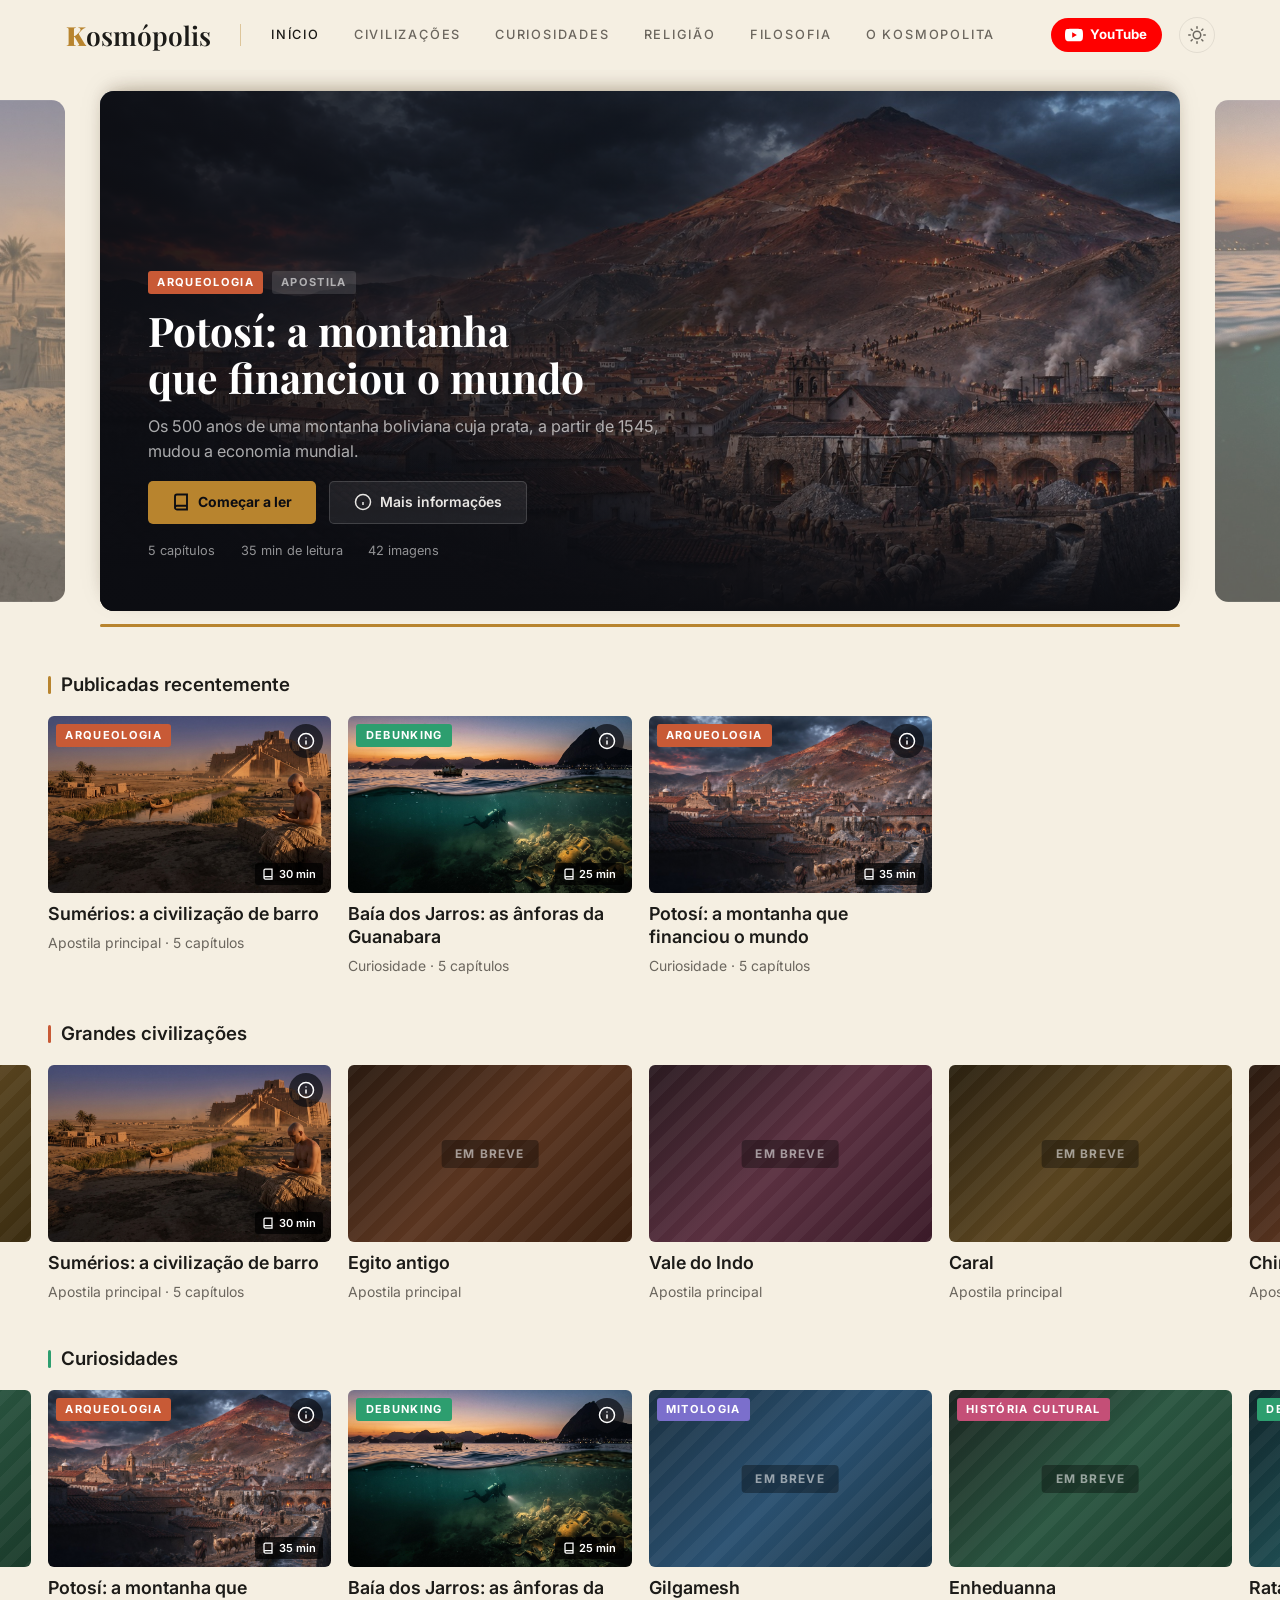
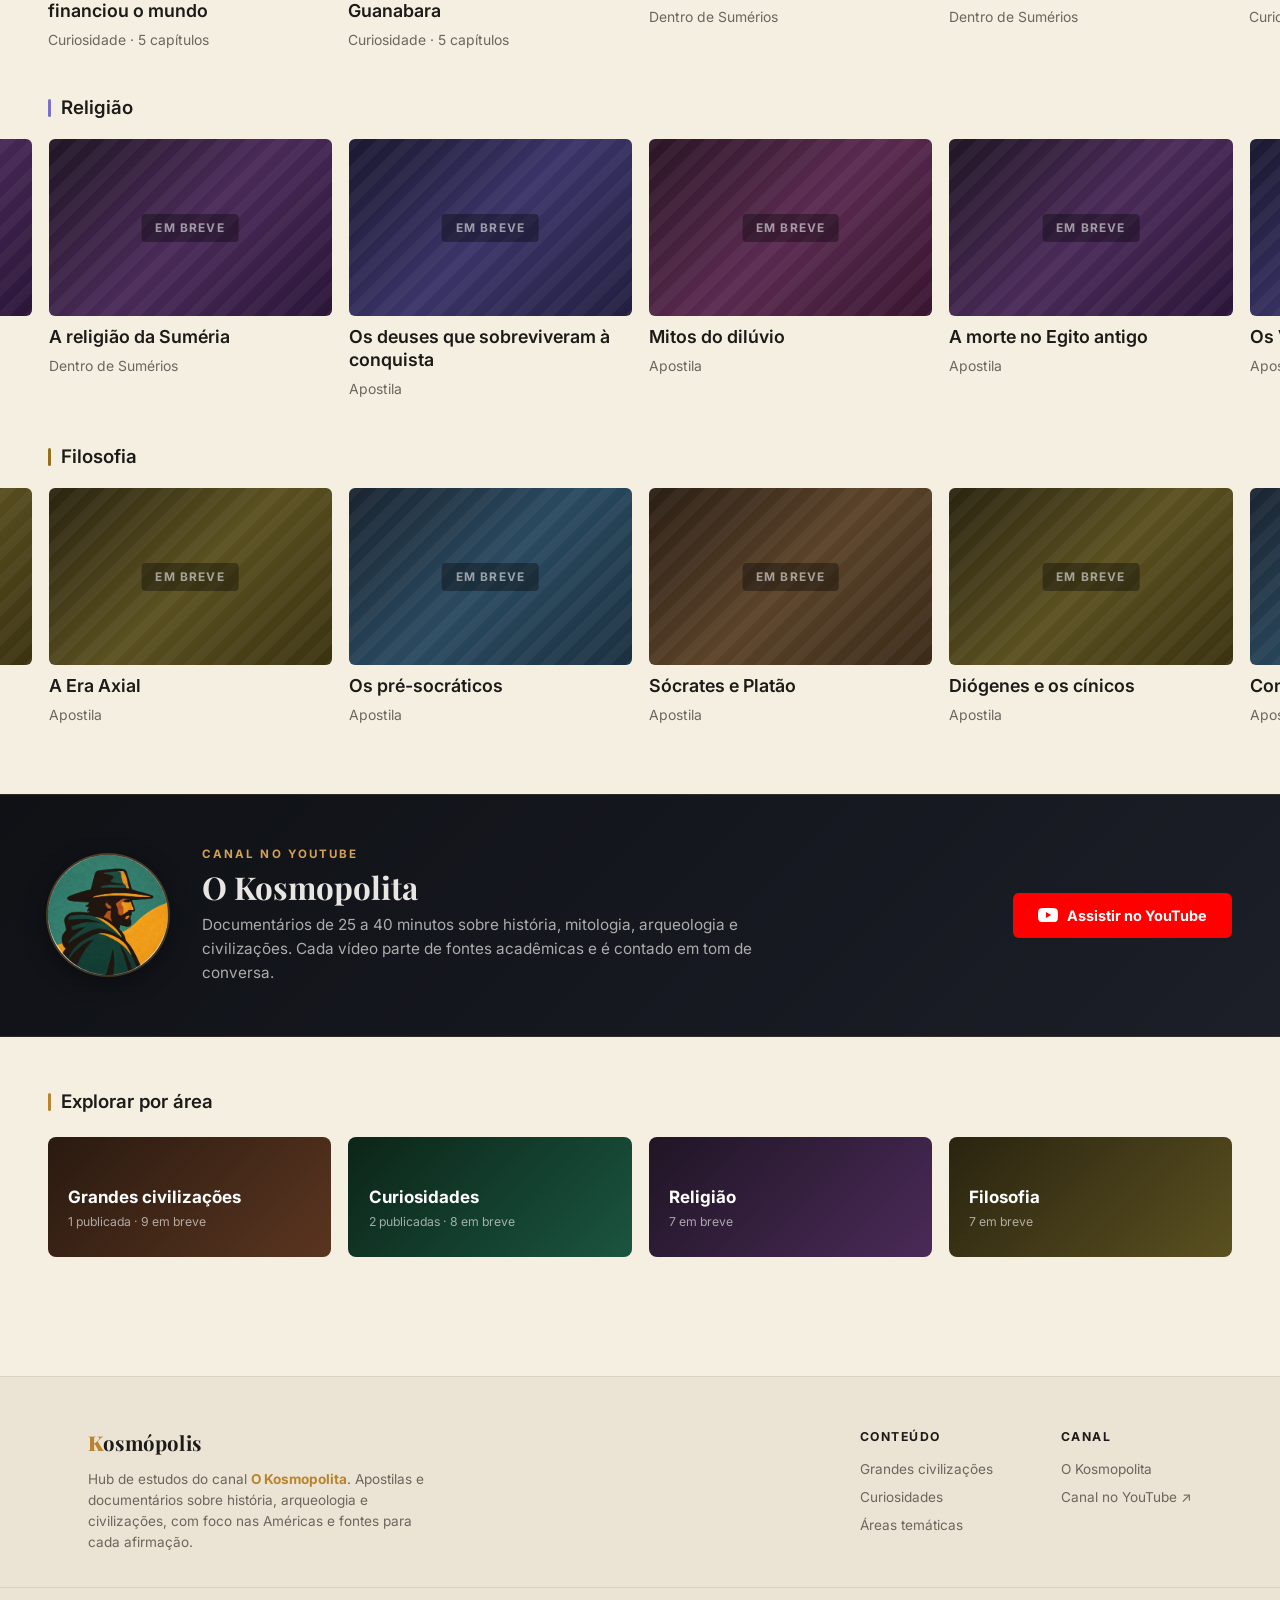
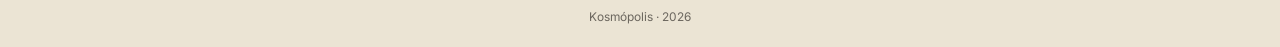
==== index.html @ ccba7217 "Etapa 2: fileira Continuar lendo e barra de progresso nos cards Co-Authored-By: Claude Opus 5.5 <nor" ====
﻿<!doctype html>
<html lang="pt-BR">
<head>
<meta charset="utf-8">
<meta name="viewport" content="width=device-width, initial-scale=1">
<title>Kosmópolis · História, arqueologia e civilizações</title>
<meta name="description" content="Hub de estudos do canal O Kosmopolita: apostilas e documentários sobre história, arqueologia e civilizações, com foco nas Américas.">
<meta property="og:title" content="Kosmópolis · História, arqueologia e civilizações">
<meta property="og:description" content="Hub de estudos do canal O Kosmopolita. Apostilas interativas e documentários sobre história, arqueologia e civilizações, com foco nas Américas.">
<meta property="og:type" content="website">
<meta property="og:url" content="https://marcusgoms.github.io/hub-de-estudos/">
<meta property="og:image" content="https://marcusgoms.github.io/hub-de-estudos/identidade/o-kosmopolita-capa.jpg">
<meta name="twitter:card" content="summary_large_image">
<link rel="icon" type="image/svg+xml" href="identidade/favicon.svg">
<link rel="preconnect" href="https://fonts.googleapis.com">
<link rel="preconnect" href="https://fonts.gstatic.com" crossorigin>
<link href="https://fonts.googleapis.com/css2?family=Playfair+Display:ital,wght@0,400;0,600;0,700;0,900;1,400&family=Lora:ital,wght@0,400;0,500;0,600;1,400&family=Inter:wght@300;400;500;600;700&family=JetBrains+Mono:wght@400;500&display=swap" rel="stylesheet">
<link rel="stylesheet" href="css/estilo.css?v=8">
<link rel="stylesheet" href="css/home.css?v=34">
</head>
<body class="plataforma">

<header class="topo">
  <div class="topo-interior">
    <div class="topo-esquerda">
      <a class="topo-logo" href="index.html"><span class="topo-logo-k">K</span>osmópolis</a>
      <span class="topo-divisor" aria-hidden="true"></span>
      <nav class="topo-nav">
        <a href="index.html" class="ativo">Início</a>
        <a href="#civilizacoes">Civilizações</a>
        <a href="#curiosidades">Curiosidades</a>
        <a href="#religiao">Religião</a>
        <a href="#filosofia">Filosofia</a>
        <a href="#canal">O Kosmopolita</a>
      </nav>
    </div>
    <div class="topo-direita">
      <a href="https://www.youtube.com/@okosmopolita" target="_blank" rel="noopener" class="topo-youtube" title="Canal no YouTube">
        <svg width="18" height="18" viewBox="0 0 24 24" fill="currentColor" aria-hidden="true"><path d="M23.498 6.186a3.016 3.016 0 0 0-2.122-2.136C19.505 3.545 12 3.545 12 3.545s-7.505 0-9.377.505A3.017 3.017 0 0 0 .502 6.186C0 8.07 0 12 0 12s0 3.93.502 5.814a3.016 3.016 0 0 0 2.122 2.136c1.871.505 9.376.505 9.376.505s7.505 0 9.377-.505a3.015 3.015 0 0 0 2.122-2.136C24 15.93 24 12 24 12s0-3.93-.502-5.814zM9.546 15.568V8.432L15.818 12l-6.272 3.568z"/></svg>
        <span>YouTube</span>
      </a>
      <button class="tema-botao" type="button" aria-pressed="false" title="Mudar para o modo escuro">
        <svg class="tema-icone tema-icone-sol" viewBox="0 0 24 24" fill="none" stroke="currentColor" stroke-width="2" stroke-linecap="round"><circle cx="12" cy="12" r="5"/><path d="M12 1v2M12 21v2M4.22 4.22l1.42 1.42M18.36 18.36l1.42 1.42M1 12h2M21 12h2M4.22 19.78l1.42-1.42M18.36 5.64l1.42-1.42"/></svg>
        <svg class="tema-icone tema-icone-lua" viewBox="0 0 24 24" fill="none" stroke="currentColor" stroke-width="2" stroke-linecap="round"><path d="M21 12.79A9 9 0 1 1 11.21 3 7 7 0 0 0 21 12.79z"/></svg>
      </button>
      <button class="menu-hamburguer" type="button" aria-label="Abrir menu">
        <svg width="20" height="20" viewBox="0 0 24 24" fill="none" stroke="currentColor" stroke-width="2" stroke-linecap="round"><path d="M3 12h18M3 6h18M3 18h18"/></svg>
      </button>
    </div>
  </div>
</header>

<div class="menu-lateral-fundo" aria-hidden="true"></div>
<nav class="menu-lateral" aria-label="Menu de navegação">
  <div class="menu-lateral-cabeca">
    <span class="menu-lateral-titulo">Navegação</span>
    <button class="menu-lateral-fechar" type="button" aria-label="Fechar menu">
      <svg width="18" height="18" viewBox="0 0 24 24" fill="none" stroke="currentColor" stroke-width="2" stroke-linecap="round"><path d="M18 6 6 18M6 6l12 12"/></svg>
    </button>
  </div>
  <div class="menu-lateral-links">
    <a href="index.html" class="ativo">Início</a>
    <a href="#civilizacoes">Civilizações</a>
    <a href="#curiosidades">Curiosidades</a>
    <a href="#religiao">Religião</a>
    <a href="#filosofia">Filosofia</a>
    <a href="#canal">O Kosmopolita</a>
    <a href="https://www.youtube.com/@okosmopolita" target="_blank" rel="noopener">Canal no YouTube ↗</a>
  </div>
</nav>

<section class="hero-plat hero-carrossel" aria-roledescription="carrossel" aria-label="Apostilas em destaque">
  <div class="hero-trilho">
  <article class="hero-slide ativo">
    <div class="hero-plat-bg">
      <img src="estudos/sumerios/imagens/capa_ilustracao.jpg" alt="" class="hero-plat-img">
      <div class="hero-plat-overlay"></div>
      <div class="hero-plat-fade"></div>
    </div>
    <div class="hero-plat-conteudo">
      <div class="hero-plat-badges">
        <span class="badge badge--arqueologia">Arqueologia</span>
        <span class="badge badge--tipo">Apostila</span>
      </div>
      <h1 class="hero-plat-titulo">Sumérios: a civilização de barro</h1>
      <p class="hero-plat-descricao">Numa planície sem pedra, entre o Tigre e o Eufrates, surgiram alguns dos primeiros centros urbanos de que há notícia, a escrita e a lei escrita.</p>
      <div class="hero-plat-acoes">
        <a href="estudos/sumerios/index.html" class="btn-primario">
          <svg width="18" height="18" viewBox="0 0 24 24" fill="none" stroke="currentColor" stroke-width="2.5"><path d="M4 19.5v-15A2.5 2.5 0 0 1 6.5 2H20v20H6.5a2.5 2.5 0 0 1 0-5H20"/></svg>
          Começar a ler
        </a>
        <a href="estudos/sumerios/index.html#capitulos" class="btn-secundario" data-ficha="ficha-sumerios">
          <svg width="18" height="18" viewBox="0 0 24 24" fill="none" stroke="currentColor" stroke-width="2"><circle cx="12" cy="12" r="10"/><path d="M12 16v-4M12 8h.01"/></svg>
          Mais informações
        </a>
      </div>
      <div class="hero-plat-meta">
        <span>5 capítulos</span>
        <span>30 min de leitura</span>
        <span>34 imagens</span>
      </div>
    </div>
  </article>
  <article class="hero-slide">
    <div class="hero-plat-bg">
      <img src="estudos/potosi/imagens/capa_ilustracao_openai.jpg" alt="" class="hero-plat-img hero-plat-img--topo">
      <div class="hero-plat-overlay"></div>
      <div class="hero-plat-fade"></div>
    </div>
    <div class="hero-plat-conteudo">
      <div class="hero-plat-badges">
        <span class="badge badge--arqueologia">Arqueologia</span>
        <span class="badge badge--tipo">Apostila</span>
      </div>
      <h2 class="hero-plat-titulo">Potosí: a montanha que financiou o mundo</h2>
      <p class="hero-plat-descricao">Os 500 anos de uma montanha boliviana cuja prata, a partir de 1545, mudou a economia mundial.</p>
      <div class="hero-plat-acoes">
        <a href="estudos/potosi/index.html" class="btn-primario">
          <svg width="18" height="18" viewBox="0 0 24 24" fill="none" stroke="currentColor" stroke-width="2.5"><path d="M4 19.5v-15A2.5 2.5 0 0 1 6.5 2H20v20H6.5a2.5 2.5 0 0 1 0-5H20"/></svg>
          Começar a ler
        </a>
        <a href="estudos/potosi/index.html#capitulos" class="btn-secundario" data-ficha="ficha-potosi">
          <svg width="18" height="18" viewBox="0 0 24 24" fill="none" stroke="currentColor" stroke-width="2"><circle cx="12" cy="12" r="10"/><path d="M12 16v-4M12 8h.01"/></svg>
          Mais informações
        </a>
      </div>
      <div class="hero-plat-meta">
        <span>5 capítulos</span>
        <span>35 min de leitura</span>
        <span>42 imagens</span>
      </div>
    </div>
  </article>
  <article class="hero-slide">
    <div class="hero-plat-bg">
      <img src="estudos/baia-dos-jarros/imagens/capa_ilustracao.jpg" alt="" class="hero-plat-img">
      <div class="hero-plat-overlay"></div>
      <div class="hero-plat-fade"></div>
    </div>
    <div class="hero-plat-conteudo">
      <div class="hero-plat-badges">
        <span class="badge badge--debunking">Debunking</span>
        <span class="badge badge--tipo">Apostila</span>
      </div>
      <h2 class="hero-plat-titulo">Baía dos Jarros: as ânforas da Guanabara</h2>
      <p class="hero-plat-descricao">As ânforas da baía de Guanabara e as três versões de uma descoberta que nunca foi comprovada.</p>
      <div class="hero-plat-acoes">
        <a href="estudos/baia-dos-jarros/index.html" class="btn-primario">
          <svg width="18" height="18" viewBox="0 0 24 24" fill="none" stroke="currentColor" stroke-width="2.5"><path d="M4 19.5v-15A2.5 2.5 0 0 1 6.5 2H20v20H6.5a2.5 2.5 0 0 1 0-5H20"/></svg>
          Começar a ler
        </a>
        <a href="estudos/baia-dos-jarros/index.html#capitulos" class="btn-secundario" data-ficha="ficha-baia-dos-jarros">
          <svg width="18" height="18" viewBox="0 0 24 24" fill="none" stroke="currentColor" stroke-width="2"><circle cx="12" cy="12" r="10"/><path d="M12 16v-4M12 8h.01"/></svg>
          Mais informações
        </a>
      </div>
      <div class="hero-plat-meta">
        <span>5 capítulos</span>
        <span>25 min de leitura</span>
        <span>24 imagens</span>
      </div>
    </div>
  </article>
  </div>
  <button class="hero-sliver hero-sliver--esq" type="button" aria-label="Apostila anterior">
    <svg width="26" height="26" viewBox="0 0 24 24" fill="none" stroke="currentColor" stroke-width="2.2" stroke-linecap="round" stroke-linejoin="round" aria-hidden="true"><path d="m15 18-6-6 6-6"/></svg>
  </button>
  <button class="hero-sliver hero-sliver--dir" type="button" aria-label="Próxima apostila">
    <svg width="26" height="26" viewBox="0 0 24 24" fill="none" stroke="currentColor" stroke-width="2.2" stroke-linecap="round" stroke-linejoin="round" aria-hidden="true"><path d="m9 18 6-6-6-6"/></svg>
  </button>
  <div class="hero-progresso" aria-hidden="true"><span></span></div>
</section>

<section class="carrossel" id="continuar" hidden>
  <div class="carrossel-cabeca">
    <div class="carrossel-titulo-grupo">
      <div class="carrossel-barra" style="background: var(--plat-acento)"></div>
      <h2 class="carrossel-titulo">Continuar lendo</h2>
    </div>
  </div>
  <div class="carrossel-trilho-wrap fileira-horizontal">
    <div class="carrossel-trilho"></div>
  </div>
  <div class="carrossel-trilho-wrap fileira-vertical">
    <div class="carrossel-trilho"></div>
  </div>
</section>

<section class="carrossel" id="apostilas">
  <div class="carrossel-cabeca">
    <div class="carrossel-titulo-grupo">
      <div class="carrossel-barra" style="background: var(--plat-acento)"></div>
      <h2 class="carrossel-titulo">Publicadas recentemente</h2>
    </div>
  </div>
  <div class="carrossel-trilho-wrap fileira-horizontal">
    <div class="carrossel-trilho">
      <a href="estudos/sumerios/index.html" class="card-plat">
        <div class="card-plat-thumb">
          <img src="estudos/sumerios/imagens/capa_ilustracao.jpg" alt="Sumérios" loading="lazy">
          <span class="badge badge--arqueologia card-plat-cat">Arqueologia</span>
          <span class="card-plat-dur">
            <svg width="12" height="12" viewBox="0 0 24 24" fill="none" stroke="currentColor" stroke-width="2.5"><path d="M4 19.5v-15A2.5 2.5 0 0 1 6.5 2H20v20H6.5a2.5 2.5 0 0 1 0-5H20"/></svg>
            30 min
          </span>
        </div>
        <div class="card-plat-titulo">Sumérios: a civilização de barro</div>
        <div class="card-plat-sub">Apostila principal · 5 capítulos</div>
      </a>
      <a href="estudos/baia-dos-jarros/index.html" class="card-plat">
        <div class="card-plat-thumb">
          <img src="estudos/baia-dos-jarros/imagens/capa_ilustracao.jpg" alt="Baía dos Jarros" loading="lazy">
          <span class="badge badge--debunking card-plat-cat">Debunking</span>
          <span class="card-plat-dur">
            <svg width="12" height="12" viewBox="0 0 24 24" fill="none" stroke="currentColor" stroke-width="2.5"><path d="M4 19.5v-15A2.5 2.5 0 0 1 6.5 2H20v20H6.5a2.5 2.5 0 0 1 0-5H20"/></svg>
            25 min
          </span>
        </div>
        <div class="card-plat-titulo">Baía dos Jarros: as ânforas da Guanabara</div>
        <div class="card-plat-sub">Curiosidade · 5 capítulos</div>
      </a>
      <a href="estudos/potosi/index.html" class="card-plat">
        <div class="card-plat-thumb">
          <img src="estudos/potosi/imagens/capa_ilustracao_openai.jpg" alt="Potosí" loading="lazy">
          <span class="badge badge--arqueologia card-plat-cat">Arqueologia</span>
          <span class="card-plat-dur">
            <svg width="12" height="12" viewBox="0 0 24 24" fill="none" stroke="currentColor" stroke-width="2.5"><path d="M4 19.5v-15A2.5 2.5 0 0 1 6.5 2H20v20H6.5a2.5 2.5 0 0 1 0-5H20"/></svg>
            35 min
          </span>
        </div>
        <div class="card-plat-titulo">Potosí: a montanha que financiou o mundo</div>
        <div class="card-plat-sub">Curiosidade · 5 capítulos</div>
      </a>
    </div>
  </div>
  <div class="carrossel-trilho-wrap fileira-vertical">
    <div class="carrossel-trilho">
      <a href="estudos/sumerios/index.html" class="card-poster">
        <div class="card-poster-thumb"><img src="estudos/sumerios/imagens/capa_ilustracao.jpg" alt="" loading="lazy" style="--foco: 82% 50%"></div>
        <span class="badge badge--arqueologia">Arqueologia</span>
        <div class="card-plat-titulo">Sumérios: a civilização de barro</div>
        <div class="card-plat-sub">Apostila principal · 30 min</div>
      </a>
      <a href="estudos/baia-dos-jarros/index.html" class="card-poster">
        <div class="card-poster-thumb"><img src="estudos/baia-dos-jarros/imagens/capa_ilustracao.jpg" alt="" loading="lazy" style="--foco: 72% 50%"></div>
        <span class="badge badge--debunking">Debunking</span>
        <div class="card-plat-titulo">Baía dos Jarros: as ânforas da Guanabara</div>
        <div class="card-plat-sub">Curiosidade · 25 min</div>
      </a>
      <a href="estudos/potosi/index.html" class="card-poster">
        <div class="card-poster-thumb"><img src="estudos/potosi/imagens/capa_ilustracao_openai.jpg" alt="" loading="lazy" style="--foco: 72% 50%"></div>
        <span class="badge badge--arqueologia">Arqueologia</span>
        <div class="card-plat-titulo">Potosí: a montanha que financiou o mundo</div>
        <div class="card-plat-sub">Curiosidade · 35 min</div>
      </a>
    </div>
  </div>
</section>

<section class="carrossel" id="civilizacoes">
  <div class="carrossel-cabeca">
    <div class="carrossel-titulo-grupo">
      <div class="carrossel-barra" style="background: var(--cat-arqueologia)"></div>
      <h2 class="carrossel-titulo">Grandes civilizações</h2>
    </div>
  </div>
  <div class="carrossel-trilho-wrap fileira-horizontal">
    <div class="carrossel-trilho">
      <a href="estudos/sumerios/index.html" class="card-plat">
        <div class="card-plat-thumb">
          <img src="estudos/sumerios/imagens/capa_ilustracao.jpg" alt="Sumérios" loading="lazy">
          <span class="card-plat-dur">
            <svg width="12" height="12" viewBox="0 0 24 24" fill="none" stroke="currentColor" stroke-width="2.5"><path d="M4 19.5v-15A2.5 2.5 0 0 1 6.5 2H20v20H6.5a2.5 2.5 0 0 1 0-5H20"/></svg>
            30 min
          </span>
        </div>
        <div class="card-plat-titulo">Sumérios: a civilização de barro</div>
        <div class="card-plat-sub">Apostila principal · 5 capítulos</div>
      </a>
      <div class="card-plat card-plat--breve">
        <div class="card-plat-thumb card-plat-thumb--grad" style="--grad: linear-gradient(135deg, #2A1A10, #5A3520, #3A2010)">
          <div class="card-plat-breve-tag">Em breve</div>
        </div>
        <div class="card-plat-titulo">Egito antigo</div>
        <div class="card-plat-sub">Apostila principal</div>
      </div>
      <div class="card-plat card-plat--breve">
        <div class="card-plat-thumb card-plat-thumb--grad" style="--grad: linear-gradient(135deg, #2A1A20, #5A3040, #3A1A28)">
          <div class="card-plat-breve-tag">Em breve</div>
        </div>
        <div class="card-plat-titulo">Vale do Indo</div>
        <div class="card-plat-sub">Apostila principal</div>
      </div>
      <div class="card-plat card-plat--breve">
        <div class="card-plat-thumb card-plat-thumb--grad" style="--grad: linear-gradient(135deg, #2A2010, #5A4520, #3A2C10)">
          <div class="card-plat-breve-tag">Em breve</div>
        </div>
        <div class="card-plat-titulo">Caral</div>
        <div class="card-plat-sub">Apostila principal</div>
      </div>
      <div class="card-plat card-plat--breve">
        <div class="card-plat-thumb card-plat-thumb--grad" style="--grad: linear-gradient(135deg, #2A1A10, #5A3520, #3A2010)">
          <div class="card-plat-breve-tag">Em breve</div>
        </div>
        <div class="card-plat-titulo">China antiga</div>
        <div class="card-plat-sub">Apostila principal</div>
      </div>
      <div class="card-plat card-plat--breve">
        <div class="card-plat-thumb card-plat-thumb--grad" style="--grad: linear-gradient(135deg, #2A1A20, #5A3040, #3A1A28)">
          <div class="card-plat-breve-tag">Em breve</div>
        </div>
        <div class="card-plat-titulo">Olmecas</div>
        <div class="card-plat-sub">Apostila principal</div>
      </div>
      <div class="card-plat card-plat--breve">
        <div class="card-plat-thumb card-plat-thumb--grad" style="--grad: linear-gradient(135deg, #2A2010, #5A4520, #3A2C10)">
          <div class="card-plat-breve-tag">Em breve</div>
        </div>
        <div class="card-plat-titulo">Grécia antiga</div>
        <div class="card-plat-sub">Apostila principal</div>
      </div>
      <div class="card-plat card-plat--breve">
        <div class="card-plat-thumb card-plat-thumb--grad" style="--grad: linear-gradient(135deg, #2A1A10, #5A3520, #3A2010)">
          <div class="card-plat-breve-tag">Em breve</div>
        </div>
        <div class="card-plat-titulo">Roma antiga</div>
        <div class="card-plat-sub">Apostila principal</div>
      </div>
      <div class="card-plat card-plat--breve">
        <div class="card-plat-thumb card-plat-thumb--grad" style="--grad: linear-gradient(135deg, #2A1A20, #5A3040, #3A1A28)">
          <div class="card-plat-breve-tag">Em breve</div>
        </div>
        <div class="card-plat-titulo">Maias</div>
        <div class="card-plat-sub">Apostila principal</div>
      </div>
      <div class="card-plat card-plat--breve">
        <div class="card-plat-thumb card-plat-thumb--grad" style="--grad: linear-gradient(135deg, #2A2010, #5A4520, #3A2C10)">
          <div class="card-plat-breve-tag">Em breve</div>
        </div>
        <div class="card-plat-titulo">Incas</div>
        <div class="card-plat-sub">Apostila principal</div>
      </div>
    </div>
  </div>
  <div class="carrossel-trilho-wrap fileira-vertical">
    <div class="carrossel-trilho">
      <a href="estudos/sumerios/index.html" class="card-poster">
        <div class="card-poster-thumb"><img src="estudos/sumerios/imagens/capa_ilustracao.jpg" alt="" loading="lazy" style="--foco: 82% 50%"></div>
        <div class="card-plat-titulo">Sumérios: a civilização de barro</div>
        <div class="card-plat-sub">Apostila principal · 30 min</div>
      </a>
      <div class="card-poster card-plat--breve">
        <div class="card-poster-thumb card-plat-thumb--grad" style="--grad: linear-gradient(135deg, #2A1A10, #5A3520, #3A2010)"><div class="card-plat-breve-tag">Em breve</div></div>
        <div class="card-plat-titulo">Egito antigo</div>
        <div class="card-plat-sub">Apostila principal</div>
      </div>
      <div class="card-poster card-plat--breve">
        <div class="card-poster-thumb card-plat-thumb--grad" style="--grad: linear-gradient(135deg, #2A1A20, #5A3040, #3A1A28)"><div class="card-plat-breve-tag">Em breve</div></div>
        <div class="card-plat-titulo">Vale do Indo</div>
        <div class="card-plat-sub">Apostila principal</div>
      </div>
      <div class="card-poster card-plat--breve">
        <div class="card-poster-thumb card-plat-thumb--grad" style="--grad: linear-gradient(135deg, #2A2010, #5A4520, #3A2C10)"><div class="card-plat-breve-tag">Em breve</div></div>
        <div class="card-plat-titulo">Caral</div>
        <div class="card-plat-sub">Apostila principal</div>
      </div>
      <div class="card-poster card-plat--breve">
        <div class="card-poster-thumb card-plat-thumb--grad" style="--grad: linear-gradient(135deg, #2A1A10, #5A3520, #3A2010)"><div class="card-plat-breve-tag">Em breve</div></div>
        <div class="card-plat-titulo">China antiga</div>
        <div class="card-plat-sub">Apostila principal</div>
      </div>
      <div class="card-poster card-plat--breve">
        <div class="card-poster-thumb card-plat-thumb--grad" style="--grad: linear-gradient(135deg, #2A1A20, #5A3040, #3A1A28)"><div class="card-plat-breve-tag">Em breve</div></div>
        <div class="card-plat-titulo">Olmecas</div>
        <div class="card-plat-sub">Apostila principal</div>
      </div>
      <div class="card-poster card-plat--breve">
        <div class="card-poster-thumb card-plat-thumb--grad" style="--grad: linear-gradient(135deg, #2A2010, #5A4520, #3A2C10)"><div class="card-plat-breve-tag">Em breve</div></div>
        <div class="card-plat-titulo">Grécia antiga</div>
        <div class="card-plat-sub">Apostila principal</div>
      </div>
      <div class="card-poster card-plat--breve">
        <div class="card-poster-thumb card-plat-thumb--grad" style="--grad: linear-gradient(135deg, #2A1A10, #5A3520, #3A2010)"><div class="card-plat-breve-tag">Em breve</div></div>
        <div class="card-plat-titulo">Roma antiga</div>
        <div class="card-plat-sub">Apostila principal</div>
      </div>
      <div class="card-poster card-plat--breve">
        <div class="card-poster-thumb card-plat-thumb--grad" style="--grad: linear-gradient(135deg, #2A1A20, #5A3040, #3A1A28)"><div class="card-plat-breve-tag">Em breve</div></div>
        <div class="card-plat-titulo">Maias</div>
        <div class="card-plat-sub">Apostila principal</div>
      </div>
      <div class="card-poster card-plat--breve">
        <div class="card-poster-thumb card-plat-thumb--grad" style="--grad: linear-gradient(135deg, #2A2010, #5A4520, #3A2C10)"><div class="card-plat-breve-tag">Em breve</div></div>
        <div class="card-plat-titulo">Incas</div>
        <div class="card-plat-sub">Apostila principal</div>
      </div>
    </div>
  </div>
</section>

<section class="carrossel" id="curiosidades">
  <div class="carrossel-cabeca">
    <div class="carrossel-titulo-grupo">
      <div class="carrossel-barra" style="background: var(--cat-debunking)"></div>
      <h2 class="carrossel-titulo">Curiosidades</h2>
    </div>
  </div>
  <div class="carrossel-trilho-wrap fileira-horizontal">
    <div class="carrossel-trilho">
      <a href="estudos/potosi/index.html" class="card-plat">
        <div class="card-plat-thumb">
          <img src="estudos/potosi/imagens/capa_ilustracao_openai.jpg" alt="Potosí" loading="lazy">
          <span class="badge badge--arqueologia card-plat-cat">Arqueologia</span>
          <span class="card-plat-dur">
            <svg width="12" height="12" viewBox="0 0 24 24" fill="none" stroke="currentColor" stroke-width="2.5"><path d="M4 19.5v-15A2.5 2.5 0 0 1 6.5 2H20v20H6.5a2.5 2.5 0 0 1 0-5H20"/></svg>
            35 min
          </span>
        </div>
        <div class="card-plat-titulo">Potosí: a montanha que financiou o mundo</div>
        <div class="card-plat-sub">Curiosidade · 5 capítulos</div>
      </a>
      <a href="estudos/baia-dos-jarros/index.html" class="card-plat">
        <div class="card-plat-thumb">
          <img src="estudos/baia-dos-jarros/imagens/capa_ilustracao.jpg" alt="Baía dos Jarros" loading="lazy">
          <span class="badge badge--debunking card-plat-cat">Debunking</span>
          <span class="card-plat-dur">
            <svg width="12" height="12" viewBox="0 0 24 24" fill="none" stroke="currentColor" stroke-width="2.5"><path d="M4 19.5v-15A2.5 2.5 0 0 1 6.5 2H20v20H6.5a2.5 2.5 0 0 1 0-5H20"/></svg>
            25 min
          </span>
        </div>
        <div class="card-plat-titulo">Baía dos Jarros: as ânforas da Guanabara</div>
        <div class="card-plat-sub">Curiosidade · 5 capítulos</div>
      </a>
      <div class="card-plat card-plat--breve">
        <div class="card-plat-thumb card-plat-thumb--grad" style="--grad: linear-gradient(135deg, #1A3040, #2A5070, #1A3545)">
          <span class="badge badge--mitologia card-plat-cat">Mitologia</span>
          <div class="card-plat-breve-tag">Em breve</div>
        </div>
        <div class="card-plat-titulo">Gilgamesh</div>
        <div class="card-plat-sub">Dentro de Sumérios</div>
      </div>
      <div class="card-plat card-plat--breve">
        <div class="card-plat-thumb card-plat-thumb--grad" style="--grad: linear-gradient(135deg, #1A2520, #2A5540, #1A3A2A)">
          <span class="badge badge--cultural card-plat-cat">História cultural</span>
          <div class="card-plat-breve-tag">Em breve</div>
        </div>
        <div class="card-plat-titulo">Enheduanna</div>
        <div class="card-plat-sub">Dentro de Sumérios</div>
      </div>
      <div class="card-plat card-plat--breve">
        <div class="card-plat-thumb card-plat-thumb--grad" style="--grad: linear-gradient(135deg, #10252A, #205055, #103538)">
          <span class="badge badge--debunking card-plat-cat">Debunking</span>
          <div class="card-plat-breve-tag">Em breve</div>
        </div>
        <div class="card-plat-titulo">Ratanabá e a floresta vazia</div>
        <div class="card-plat-sub">Curiosidade</div>
      </div>
      <div class="card-plat card-plat--breve">
        <div class="card-plat-thumb card-plat-thumb--grad" style="--grad: linear-gradient(135deg, #1A3040, #2A5070, #1A3545)">
          <span class="badge badge--arqueologia card-plat-cat">Arqueologia</span>
          <div class="card-plat-breve-tag">Em breve</div>
        </div>
        <div class="card-plat-titulo">Geoglifos do Acre: o que sabemos</div>
        <div class="card-plat-sub">Curiosidade</div>
      </div>
      <div class="card-plat card-plat--breve">
        <div class="card-plat-thumb card-plat-thumb--grad" style="--grad: linear-gradient(135deg, #1A2520, #2A5540, #1A3A2A)">
          <span class="badge badge--colapso card-plat-cat">Colapso</span>
          <div class="card-plat-breve-tag">Em breve</div>
        </div>
        <div class="card-plat-titulo">Por que civilizações desaparecem?</div>
        <div class="card-plat-sub">Curiosidade</div>
      </div>
      <div class="card-plat card-plat--breve">
        <div class="card-plat-thumb card-plat-thumb--grad" style="--grad: linear-gradient(135deg, #10252A, #205055, #103538)">
          <span class="badge badge--arqueologia card-plat-cat">Arqueologia</span>
          <div class="card-plat-breve-tag">Em breve</div>
        </div>
        <div class="card-plat-titulo">Os brasileiros que construíram montanhas de conchas</div>
        <div class="card-plat-sub">Curiosidade</div>
      </div>
      <div class="card-plat card-plat--breve">
        <div class="card-plat-thumb card-plat-thumb--grad" style="--grad: linear-gradient(135deg, #1A3040, #2A5070, #1A3545)">
          <span class="badge badge--debunking card-plat-cat">Debunking</span>
          <div class="card-plat-breve-tag">Em breve</div>
        </div>
        <div class="card-plat-titulo">Os fenícios nunca estiveram no Brasil</div>
        <div class="card-plat-sub">Curiosidade</div>
      </div>
      <div class="card-plat card-plat--breve">
        <div class="card-plat-thumb card-plat-thumb--grad" style="--grad: linear-gradient(135deg, #1A2520, #2A5540, #1A3A2A)">
          <span class="badge badge--arqueologia card-plat-cat">Arqueologia</span>
          <div class="card-plat-breve-tag">Em breve</div>
        </div>
        <div class="card-plat-titulo">Monte Verde: quem chegou primeiro à América do Sul</div>
        <div class="card-plat-sub">Curiosidade</div>
      </div>
    </div>
  </div>
  <div class="carrossel-trilho-wrap fileira-vertical">
    <div class="carrossel-trilho">
      <a href="estudos/potosi/index.html" class="card-poster">
        <div class="card-poster-thumb"><img src="estudos/potosi/imagens/capa_ilustracao_openai.jpg" alt="" loading="lazy" style="--foco: 72% 50%"></div>
        <span class="badge badge--arqueologia">Arqueologia</span>
        <div class="card-plat-titulo">Potosí: a montanha que financiou o mundo</div>
        <div class="card-plat-sub">Curiosidade · 35 min</div>
      </a>
      <a href="estudos/baia-dos-jarros/index.html" class="card-poster">
        <div class="card-poster-thumb"><img src="estudos/baia-dos-jarros/imagens/capa_ilustracao.jpg" alt="" loading="lazy" style="--foco: 72% 50%"></div>
        <span class="badge badge--debunking">Debunking</span>
        <div class="card-plat-titulo">Baía dos Jarros: as ânforas da Guanabara</div>
        <div class="card-plat-sub">Curiosidade · 25 min</div>
      </a>
      <div class="card-poster card-plat--breve">
        <div class="card-poster-thumb card-plat-thumb--grad" style="--grad: linear-gradient(135deg, #1A3040, #2A5070, #1A3545)"><div class="card-plat-breve-tag">Em breve</div></div>
        <span class="badge badge--mitologia">Mitologia</span>
        <div class="card-plat-titulo">Gilgamesh</div>
        <div class="card-plat-sub">Dentro de Sumérios</div>
      </div>
      <div class="card-poster card-plat--breve">
        <div class="card-poster-thumb card-plat-thumb--grad" style="--grad: linear-gradient(135deg, #1A2520, #2A5540, #1A3A2A)"><div class="card-plat-breve-tag">Em breve</div></div>
        <span class="badge badge--cultural">História cultural</span>
        <div class="card-plat-titulo">Enheduanna</div>
        <div class="card-plat-sub">Dentro de Sumérios</div>
      </div>
      <div class="card-poster card-plat--breve">
        <div class="card-poster-thumb card-plat-thumb--grad" style="--grad: linear-gradient(135deg, #10252A, #205055, #103538)"><div class="card-plat-breve-tag">Em breve</div></div>
        <span class="badge badge--debunking">Debunking</span>
        <div class="card-plat-titulo">Ratanabá e a floresta vazia</div>
        <div class="card-plat-sub">Curiosidade</div>
      </div>
      <div class="card-poster card-plat--breve">
        <div class="card-poster-thumb card-plat-thumb--grad" style="--grad: linear-gradient(135deg, #1A3040, #2A5070, #1A3545)"><div class="card-plat-breve-tag">Em breve</div></div>
        <span class="badge badge--arqueologia">Arqueologia</span>
        <div class="card-plat-titulo">Geoglifos do Acre: o que sabemos</div>
        <div class="card-plat-sub">Curiosidade</div>
      </div>
      <div class="card-poster card-plat--breve">
        <div class="card-poster-thumb card-plat-thumb--grad" style="--grad: linear-gradient(135deg, #1A2520, #2A5540, #1A3A2A)"><div class="card-plat-breve-tag">Em breve</div></div>
        <span class="badge badge--colapso">Colapso</span>
        <div class="card-plat-titulo">Por que civilizações desaparecem?</div>
        <div class="card-plat-sub">Curiosidade</div>
      </div>
      <div class="card-poster card-plat--breve">
        <div class="card-poster-thumb card-plat-thumb--grad" style="--grad: linear-gradient(135deg, #10252A, #205055, #103538)"><div class="card-plat-breve-tag">Em breve</div></div>
        <span class="badge badge--arqueologia">Arqueologia</span>
        <div class="card-plat-titulo">Os brasileiros que construíram montanhas de conchas</div>
        <div class="card-plat-sub">Curiosidade</div>
      </div>
      <div class="card-poster card-plat--breve">
        <div class="card-poster-thumb card-plat-thumb--grad" style="--grad: linear-gradient(135deg, #1A3040, #2A5070, #1A3545)"><div class="card-plat-breve-tag">Em breve</div></div>
        <span class="badge badge--debunking">Debunking</span>
        <div class="card-plat-titulo">Os fenícios nunca estiveram no Brasil</div>
        <div class="card-plat-sub">Curiosidade</div>
      </div>
      <div class="card-poster card-plat--breve">
        <div class="card-poster-thumb card-plat-thumb--grad" style="--grad: linear-gradient(135deg, #1A2520, #2A5540, #1A3A2A)"><div class="card-plat-breve-tag">Em breve</div></div>
        <span class="badge badge--arqueologia">Arqueologia</span>
        <div class="card-plat-titulo">Monte Verde: quem chegou primeiro à América do Sul</div>
        <div class="card-plat-sub">Curiosidade</div>
      </div>
    </div>
  </div>
</section>

<section class="carrossel" id="religiao">
  <div class="carrossel-cabeca">
    <div class="carrossel-titulo-grupo">
      <div class="carrossel-barra" style="background: var(--cat-mitologia)"></div>
      <h2 class="carrossel-titulo">Religião</h2>
    </div>
  </div>
  <div class="carrossel-trilho-wrap fileira-horizontal">
    <div class="carrossel-trilho">
      <div class="card-plat card-plat--breve">
        <div class="card-plat-thumb card-plat-thumb--grad" style="--grad: linear-gradient(135deg, #201525, #4A2A58, #2A1538)">
          <div class="card-plat-breve-tag">Em breve</div>
        </div>
        <div class="card-plat-titulo">A religião da Suméria</div>
        <div class="card-plat-sub">Dentro de Sumérios</div>
      </div>
      <div class="card-plat card-plat--breve">
        <div class="card-plat-thumb card-plat-thumb--grad" style="--grad: linear-gradient(135deg, #1A1830, #3A3468, #221E40)">
          <div class="card-plat-breve-tag">Em breve</div>
        </div>
        <div class="card-plat-titulo">Os deuses que sobreviveram à conquista</div>
        <div class="card-plat-sub">Apostila</div>
      </div>
      <div class="card-plat card-plat--breve">
        <div class="card-plat-thumb card-plat-thumb--grad" style="--grad: linear-gradient(135deg, #2A1525, #5A2A50, #381530)">
          <div class="card-plat-breve-tag">Em breve</div>
        </div>
        <div class="card-plat-titulo">Mitos do dilúvio</div>
        <div class="card-plat-sub">Apostila</div>
      </div>
      <div class="card-plat card-plat--breve">
        <div class="card-plat-thumb card-plat-thumb--grad" style="--grad: linear-gradient(135deg, #201525, #4A2A58, #2A1538)">
          <div class="card-plat-breve-tag">Em breve</div>
        </div>
        <div class="card-plat-titulo">A morte no Egito antigo</div>
        <div class="card-plat-sub">Apostila</div>
      </div>
      <div class="card-plat card-plat--breve">
        <div class="card-plat-thumb card-plat-thumb--grad" style="--grad: linear-gradient(135deg, #1A1830, #3A3468, #221E40)">
          <div class="card-plat-breve-tag">Em breve</div>
        </div>
        <div class="card-plat-titulo">Os Vedas</div>
        <div class="card-plat-sub">Apostila</div>
      </div>
      <div class="card-plat card-plat--breve">
        <div class="card-plat-thumb card-plat-thumb--grad" style="--grad: linear-gradient(135deg, #2A1525, #5A2A50, #381530)">
          <div class="card-plat-breve-tag">Em breve</div>
        </div>
        <div class="card-plat-titulo">As origens do monoteísmo</div>
        <div class="card-plat-sub">Apostila</div>
      </div>
      <div class="card-plat card-plat--breve">
        <div class="card-plat-thumb card-plat-thumb--grad" style="--grad: linear-gradient(135deg, #201525, #4A2A58, #2A1538)">
          <div class="card-plat-breve-tag">Em breve</div>
        </div>
        <div class="card-plat-titulo">Os deuses dos Andes</div>
        <div class="card-plat-sub">Apostila</div>
      </div>
    </div>
  </div>
  <div class="carrossel-trilho-wrap fileira-vertical">
    <div class="carrossel-trilho">
      <div class="card-poster card-plat--breve">
        <div class="card-poster-thumb card-plat-thumb--grad" style="--grad: linear-gradient(135deg, #201525, #4A2A58, #2A1538)"><div class="card-plat-breve-tag">Em breve</div></div>
        <div class="card-plat-titulo">A religião da Suméria</div>
        <div class="card-plat-sub">Dentro de Sumérios</div>
      </div>
      <div class="card-poster card-plat--breve">
        <div class="card-poster-thumb card-plat-thumb--grad" style="--grad: linear-gradient(135deg, #1A1830, #3A3468, #221E40)"><div class="card-plat-breve-tag">Em breve</div></div>
        <div class="card-plat-titulo">Os deuses que sobreviveram à conquista</div>
        <div class="card-plat-sub">Apostila</div>
      </div>
      <div class="card-poster card-plat--breve">
        <div class="card-poster-thumb card-plat-thumb--grad" style="--grad: linear-gradient(135deg, #2A1525, #5A2A50, #381530)"><div class="card-plat-breve-tag">Em breve</div></div>
        <div class="card-plat-titulo">Mitos do dilúvio</div>
        <div class="card-plat-sub">Apostila</div>
      </div>
      <div class="card-poster card-plat--breve">
        <div class="card-poster-thumb card-plat-thumb--grad" style="--grad: linear-gradient(135deg, #201525, #4A2A58, #2A1538)"><div class="card-plat-breve-tag">Em breve</div></div>
        <div class="card-plat-titulo">A morte no Egito antigo</div>
        <div class="card-plat-sub">Apostila</div>
      </div>
      <div class="card-poster card-plat--breve">
        <div class="card-poster-thumb card-plat-thumb--grad" style="--grad: linear-gradient(135deg, #1A1830, #3A3468, #221E40)"><div class="card-plat-breve-tag">Em breve</div></div>
        <div class="card-plat-titulo">Os Vedas</div>
        <div class="card-plat-sub">Apostila</div>
      </div>
      <div class="card-poster card-plat--breve">
        <div class="card-poster-thumb card-plat-thumb--grad" style="--grad: linear-gradient(135deg, #2A1525, #5A2A50, #381530)"><div class="card-plat-breve-tag">Em breve</div></div>
        <div class="card-plat-titulo">As origens do monoteísmo</div>
        <div class="card-plat-sub">Apostila</div>
      </div>
      <div class="card-poster card-plat--breve">
        <div class="card-poster-thumb card-plat-thumb--grad" style="--grad: linear-gradient(135deg, #201525, #4A2A58, #2A1538)"><div class="card-plat-breve-tag">Em breve</div></div>
        <div class="card-plat-titulo">Os deuses dos Andes</div>
        <div class="card-plat-sub">Apostila</div>
      </div>
    </div>
  </div>
</section>

<section class="carrossel" id="filosofia">
  <div class="carrossel-cabeca">
    <div class="carrossel-titulo-grupo">
      <div class="carrossel-barra" style="background: #94701C"></div>
      <h2 class="carrossel-titulo">Filosofia</h2>
    </div>
  </div>
  <div class="carrossel-trilho-wrap fileira-horizontal">
    <div class="carrossel-trilho">
      <div class="card-plat card-plat--breve">
        <div class="card-plat-thumb card-plat-thumb--grad" style="--grad: linear-gradient(135deg, #2A2410, #5A5020, #3A3210)">
          <div class="card-plat-breve-tag">Em breve</div>
        </div>
        <div class="card-plat-titulo">A Era Axial</div>
        <div class="card-plat-sub">Apostila</div>
      </div>
      <div class="card-plat card-plat--breve">
        <div class="card-plat-thumb card-plat-thumb--grad" style="--grad: linear-gradient(135deg, #1A2430, #2A4A60, #1A3040)">
          <div class="card-plat-breve-tag">Em breve</div>
        </div>
        <div class="card-plat-titulo">Os pré-socráticos</div>
        <div class="card-plat-sub">Apostila</div>
      </div>
      <div class="card-plat card-plat--breve">
        <div class="card-plat-thumb card-plat-thumb--grad" style="--grad: linear-gradient(135deg, #2A1E14, #5A4228, #3A2A18)">
          <div class="card-plat-breve-tag">Em breve</div>
        </div>
        <div class="card-plat-titulo">Sócrates e Platão</div>
        <div class="card-plat-sub">Apostila</div>
      </div>
      <div class="card-plat card-plat--breve">
        <div class="card-plat-thumb card-plat-thumb--grad" style="--grad: linear-gradient(135deg, #2A2410, #5A5020, #3A3210)">
          <div class="card-plat-breve-tag">Em breve</div>
        </div>
        <div class="card-plat-titulo">Diógenes e os cínicos</div>
        <div class="card-plat-sub">Apostila</div>
      </div>
      <div class="card-plat card-plat--breve">
        <div class="card-plat-thumb card-plat-thumb--grad" style="--grad: linear-gradient(135deg, #1A2430, #2A4A60, #1A3040)">
          <div class="card-plat-breve-tag">Em breve</div>
        </div>
        <div class="card-plat-titulo">Confúcio</div>
        <div class="card-plat-sub">Apostila</div>
      </div>
      <div class="card-plat card-plat--breve">
        <div class="card-plat-thumb card-plat-thumb--grad" style="--grad: linear-gradient(135deg, #2A1E14, #5A4228, #3A2A18)">
          <div class="card-plat-breve-tag">Em breve</div>
        </div>
        <div class="card-plat-titulo">Buda</div>
        <div class="card-plat-sub">Apostila</div>
      </div>
      <div class="card-plat card-plat--breve">
        <div class="card-plat-thumb card-plat-thumb--grad" style="--grad: linear-gradient(135deg, #2A2410, #5A5020, #3A3210)">
          <div class="card-plat-breve-tag">Em breve</div>
        </div>
        <div class="card-plat-titulo">Zoroastro</div>
        <div class="card-plat-sub">Apostila</div>
      </div>
    </div>
  </div>
  <div class="carrossel-trilho-wrap fileira-vertical">
    <div class="carrossel-trilho">
      <div class="card-poster card-plat--breve">
        <div class="card-poster-thumb card-plat-thumb--grad" style="--grad: linear-gradient(135deg, #2A2410, #5A5020, #3A3210)"><div class="card-plat-breve-tag">Em breve</div></div>
        <div class="card-plat-titulo">A Era Axial</div>
        <div class="card-plat-sub">Apostila</div>
      </div>
      <div class="card-poster card-plat--breve">
        <div class="card-poster-thumb card-plat-thumb--grad" style="--grad: linear-gradient(135deg, #1A2430, #2A4A60, #1A3040)"><div class="card-plat-breve-tag">Em breve</div></div>
        <div class="card-plat-titulo">Os pré-socráticos</div>
        <div class="card-plat-sub">Apostila</div>
      </div>
      <div class="card-poster card-plat--breve">
        <div class="card-poster-thumb card-plat-thumb--grad" style="--grad: linear-gradient(135deg, #2A1E14, #5A4228, #3A2A18)"><div class="card-plat-breve-tag">Em breve</div></div>
        <div class="card-plat-titulo">Sócrates e Platão</div>
        <div class="card-plat-sub">Apostila</div>
      </div>
      <div class="card-poster card-plat--breve">
        <div class="card-poster-thumb card-plat-thumb--grad" style="--grad: linear-gradient(135deg, #2A2410, #5A5020, #3A3210)"><div class="card-plat-breve-tag">Em breve</div></div>
        <div class="card-plat-titulo">Diógenes e os cínicos</div>
        <div class="card-plat-sub">Apostila</div>
      </div>
      <div class="card-poster card-plat--breve">
        <div class="card-poster-thumb card-plat-thumb--grad" style="--grad: linear-gradient(135deg, #1A2430, #2A4A60, #1A3040)"><div class="card-plat-breve-tag">Em breve</div></div>
        <div class="card-plat-titulo">Confúcio</div>
        <div class="card-plat-sub">Apostila</div>
      </div>
      <div class="card-poster card-plat--breve">
        <div class="card-poster-thumb card-plat-thumb--grad" style="--grad: linear-gradient(135deg, #2A1E14, #5A4228, #3A2A18)"><div class="card-plat-breve-tag">Em breve</div></div>
        <div class="card-plat-titulo">Buda</div>
        <div class="card-plat-sub">Apostila</div>
      </div>
      <div class="card-poster card-plat--breve">
        <div class="card-poster-thumb card-plat-thumb--grad" style="--grad: linear-gradient(135deg, #2A2410, #5A5020, #3A3210)"><div class="card-plat-breve-tag">Em breve</div></div>
        <div class="card-plat-titulo">Zoroastro</div>
        <div class="card-plat-sub">Apostila</div>
      </div>
    </div>
  </div>
</section>

<section class="canal-faixa" id="canal">
  <div class="canal-faixa-interior">
    <img src="identidade/o-kosmopolita-avatar-final.webp" alt="O Kosmopolita" class="canal-avatar" loading="lazy" width="120" height="120">
    <div class="canal-info">
      <div class="canal-rotulo">Canal no YouTube</div>
      <h2 class="canal-nome">O Kosmopolita</h2>
      <p class="canal-desc">Documentários de 25 a 40 minutos sobre história, mitologia, arqueologia e civilizações. Cada vídeo parte de fontes acadêmicas e é contado em tom de conversa.</p>
    </div>
    <a href="https://www.youtube.com/@okosmopolita" class="canal-cta" target="_blank" rel="noopener">
      <svg width="20" height="20" viewBox="0 0 24 24" fill="currentColor" aria-hidden="true"><path d="M23.498 6.186a3.016 3.016 0 0 0-2.122-2.136C19.505 3.545 12 3.545 12 3.545s-7.505 0-9.377.505A3.017 3.017 0 0 0 .502 6.186C0 8.07 0 12 0 12s0 3.93.502 5.814a3.016 3.016 0 0 0 2.122 2.136c1.871.505 9.376.505 9.376.505s7.505 0 9.377-.505a3.015 3.015 0 0 0 2.122-2.136C24 15.93 24 12 24 12s0-3.93-.502-5.814zM9.546 15.568V8.432L15.818 12l-6.272 3.568z"/></svg>
      Assistir no YouTube
    </a>
  </div>
</section>

<section class="explorar-areas" id="areas">
  <div class="explorar-cabeca">
    <div class="carrossel-barra" style="background: var(--plat-acento)"></div>
    <h2 class="carrossel-titulo">Explorar por área</h2>
  </div>
  <div class="areas-grid">
    <a class="area-card" href="#civilizacoes" style="--area-grad: linear-gradient(135deg, #2A1A10, #5A3520)">
      <div class="area-card-texto">
        <div class="area-card-nome">Grandes civilizações</div>
        <div class="area-card-qtd">1 publicada · 9 em breve</div>
      </div>
    </a>
    <a class="area-card" href="#curiosidades" style="--area-grad: linear-gradient(135deg, #0C2518, #1A5540)">
      <div class="area-card-texto">
        <div class="area-card-nome">Curiosidades</div>
        <div class="area-card-qtd">2 publicadas · 8 em breve</div>
      </div>
    </a>
    <a class="area-card" href="#religiao" style="--area-grad: linear-gradient(135deg, #201525, #4A2A58)">
      <div class="area-card-texto">
        <div class="area-card-nome">Religião</div>
        <div class="area-card-qtd">7 em breve</div>
      </div>
    </a>
    <a class="area-card" href="#filosofia" style="--area-grad: linear-gradient(135deg, #2A2410, #5A5020)">
      <div class="area-card-texto">
        <div class="area-card-nome">Filosofia</div>
        <div class="area-card-qtd">7 em breve</div>
      </div>
    </a>
  </div>
</section>

<dialog class="ficha" id="ficha-sumerios" aria-labelledby="ficha-titulo-sumerios">
  <button class="ficha-fechar" type="button" aria-label="Fechar">
    <svg width="18" height="18" viewBox="0 0 24 24" fill="none" stroke="currentColor" stroke-width="2.2" stroke-linecap="round" aria-hidden="true"><path d="M18 6 6 18M6 6l12 12"/></svg>
  </button>
  <div class="ficha-rolagem">
    <div class="ficha-capa"><img src="estudos/sumerios/imagens/capa_ilustracao.jpg" alt="" loading="lazy"></div>
    <div class="ficha-corpo">
      <div class="ficha-selos">
        <span class="badge badge--arqueologia">Arqueologia</span>
        <span class="ficha-tipo">Apostila principal</span>
      </div>
      <h2 class="ficha-titulo" id="ficha-titulo-sumerios">Sumérios: a civilização de barro</h2>
      <p class="ficha-meta">5 capítulos · 22 tópicos · 30 min de leitura</p>
      <p class="ficha-resumo">A Suméria ocupava o sul da Mesopotâmia, uma planície entre o Tigre e o Eufrates sem pedra, sem minerais e com pouca madeira. Ali surgiram, no IV milênio a.C., alguns dos primeiros centros urbanos de que há notícia, e a escrita nasceu como contabilidade. A apostila vai do período Uruk à queda de Ur e fecha com o que continua em disputa, da origem dos sumérios à autoria dos hinos de Enheduanna.</p>
      <a href="estudos/sumerios/index.html" class="btn-primario">
        <svg width="18" height="18" viewBox="0 0 24 24" fill="none" stroke="currentColor" stroke-width="2.5"><path d="M4 19.5v-15A2.5 2.5 0 0 1 6.5 2H20v20H6.5a2.5 2.5 0 0 1 0-5H20"/></svg>
        Começar a ler
      </a>
      <h3 class="ficha-subtitulo">Capítulos</h3>
      <ol class="ficha-capitulos">
          <li><a href="estudos/sumerios/index.html#cap-1">A terra sem pedra</a></li>
          <li><a href="estudos/sumerios/index.html#cap-2">A gente que chegou depois</a></li>
          <li><a href="estudos/sumerios/index.html#cap-3">A cidade</a></li>
          <li><a href="estudos/sumerios/index.html#cap-4">A escrita e o Estado</a></li>
          <li><a href="estudos/sumerios/index.html#cap-5">Reis, deuses e palavras</a></li>
          <li><a href="estudos/sumerios/index.html#discussao">O que ainda se discute</a></li>
          <li><a href="estudos/sumerios/index.html#linha-do-tempo">Linha do tempo</a></li>
      </ol>
    </div>
  </div>
</dialog>

<dialog class="ficha" id="ficha-potosi" aria-labelledby="ficha-titulo-potosi">
  <button class="ficha-fechar" type="button" aria-label="Fechar">
    <svg width="18" height="18" viewBox="0 0 24 24" fill="none" stroke="currentColor" stroke-width="2.2" stroke-linecap="round" aria-hidden="true"><path d="M18 6 6 18M6 6l12 12"/></svg>
  </button>
  <div class="ficha-rolagem">
    <div class="ficha-capa ficha-capa--topo"><img src="estudos/potosi/imagens/capa_ilustracao_openai.jpg" alt="" loading="lazy"></div>
    <div class="ficha-corpo">
      <div class="ficha-selos">
        <span class="badge badge--arqueologia">Arqueologia</span>
        <span class="ficha-tipo">Curiosidade</span>
      </div>
      <h2 class="ficha-titulo" id="ficha-titulo-potosi">Potosí: a montanha que financiou o mundo</h2>
      <p class="ficha-meta">5 capítulos · 15 tópicos · 35 min de leitura</p>
      <p class="ficha-resumo">O Cerro Rico, no sul da atual Bolívia, era lugar sagrado antes de virar mina. Entre 1580 e 1630, Potosí chegou a dar até 60% da prata do mundo, com o trabalho forçado da mita. A apostila acompanha a montanha, da técnica de refino à cidade, ao comércio global e às cooperativas de hoje, e separa o que as fontes sustentam de números repetidos sem prova, como os 8 milhões de mortos.</p>
      <a href="estudos/potosi/index.html" class="btn-primario">
        <svg width="18" height="18" viewBox="0 0 24 24" fill="none" stroke="currentColor" stroke-width="2.5"><path d="M4 19.5v-15A2.5 2.5 0 0 1 6.5 2H20v20H6.5a2.5 2.5 0 0 1 0-5H20"/></svg>
        Começar a ler
      </a>
      <h3 class="ficha-subtitulo">Capítulos</h3>
      <ol class="ficha-capitulos">
          <li><a href="estudos/potosi/index.html#cap-1">A montanha</a></li>
          <li><a href="estudos/potosi/index.html#cap-2">A máquina</a></li>
          <li><a href="estudos/potosi/index.html#cap-3">A cidade</a></li>
          <li><a href="estudos/potosi/index.html#cap-4">O mundo</a></li>
          <li><a href="estudos/potosi/index.html#cap-5">Hoje</a></li>
          <li><a href="estudos/potosi/index.html#linha-do-tempo">Linha do tempo</a></li>
      </ol>
    </div>
  </div>
</dialog>

<dialog class="ficha" id="ficha-baia-dos-jarros" aria-labelledby="ficha-titulo-baia-dos-jarros">
  <button class="ficha-fechar" type="button" aria-label="Fechar">
    <svg width="18" height="18" viewBox="0 0 24 24" fill="none" stroke="currentColor" stroke-width="2.2" stroke-linecap="round" aria-hidden="true"><path d="M18 6 6 18M6 6l12 12"/></svg>
  </button>
  <div class="ficha-rolagem">
    <div class="ficha-capa"><img src="estudos/baia-dos-jarros/imagens/capa_ilustracao.jpg" alt="" loading="lazy"></div>
    <div class="ficha-corpo">
      <div class="ficha-selos">
        <span class="badge badge--debunking">Debunking</span>
        <span class="ficha-tipo">Curiosidade</span>
      </div>
      <h2 class="ficha-titulo" id="ficha-titulo-baia-dos-jarros">Baía dos Jarros: as ânforas da Guanabara</h2>
      <p class="ficha-meta">5 capítulos · 15 tópicos · 25 min de leitura</p>
      <p class="ficha-resumo">Em 1982, o mergulhador americano Robert Marx anunciou um naufrágio romano no fundo da baía de Guanabara. Se confirmada, a descoberta colocaria navegadores do Mediterrâneo no Brasil mais de mil anos antes de Cabral. A apostila confronta as versões de Marx, da Marinha e de Santarelli com o que as peças permitem dizer.</p>
      <a href="estudos/baia-dos-jarros/index.html" class="btn-primario">
        <svg width="18" height="18" viewBox="0 0 24 24" fill="none" stroke="currentColor" stroke-width="2.5"><path d="M4 19.5v-15A2.5 2.5 0 0 1 6.5 2H20v20H6.5a2.5 2.5 0 0 1 0-5H20"/></svg>
        Começar a ler
      </a>
      <h3 class="ficha-subtitulo">Capítulos</h3>
      <ol class="ficha-capitulos">
          <li><a href="estudos/baia-dos-jarros/index.html#cap-1">A versão de Marx</a></li>
          <li><a href="estudos/baia-dos-jarros/index.html#cap-2">A versão da Marinha</a></li>
          <li><a href="estudos/baia-dos-jarros/index.html#cap-3">A versão de Santarelli</a></li>
          <li><a href="estudos/baia-dos-jarros/index.html#cap-4">O que as peças dizem</a></li>
          <li><a href="estudos/baia-dos-jarros/index.html#cap-5">O que falta</a></li>
          <li><a href="estudos/baia-dos-jarros/index.html#linha-do-tempo">Linha do tempo</a></li>
      </ol>
    </div>
  </div>
</dialog>

<footer class="rodape-plat">
  <div class="rodape-plat-interior">
    <div class="rodape-plat-marca">
      <div class="rodape-plat-logo"><span class="topo-logo-k">K</span>osmópolis</div>
      <p class="rodape-plat-desc">Hub de estudos do canal <a href="#canal">O Kosmopolita</a>. Apostilas e documentários sobre história, arqueologia e civilizações, com foco nas Américas e fontes para cada afirmação.</p>
    </div>
    <div class="rodape-plat-links">
      <div class="rodape-plat-col">
        <div class="rodape-plat-col-titulo">Conteúdo</div>
        <a href="#civilizacoes">Grandes civilizações</a>
        <a href="#curiosidades">Curiosidades</a>
        <a href="#areas">Áreas temáticas</a>
      </div>
      <div class="rodape-plat-col">
        <div class="rodape-plat-col-titulo">Canal</div>
        <a href="#canal">O Kosmopolita</a>
        <a href="https://www.youtube.com/@okosmopolita" target="_blank" rel="noopener">Canal no YouTube ↗</a>
      </div>
    </div>
  </div>
  <div class="rodape-plat-base">
    <span>Kosmópolis · 2026</span>
  </div>
</footer>

<script src="js/home.js?v=11"></script>
</body>
</html>
---- css/estilo.css ----
/* ================================================================
   HUB DE ESTUDOS — CSS BASE
   Identidade visual compartilhada entre todos os estudos
================================================================ */

:root {
  color-scheme: light;
  /* Cores — tema claro (padrão) */
  --preto: #1a1a1a;
  --preto-suave: #2a2a2a;
  --cinza-escuro: #333;
  --cinza: #666;
  --cinza-claro: #999;
  --borda: #DDD3C0;
  --creme: #ECE4D3;
  --creme-forte: #E3D9C4;
  --papel: #F5EFE2;
  --superficie: #ffffff;
  --terracota: #b85c38;
  --terracota-escuro: #8a3b1f;
  --terracota-vivo: #d16b3f;
  --dourado: #c9a25e;

  /* Tipografia */
  --fonte-titulo: "Playfair Display", "Georgia", serif;
  --fonte-texto: "Lora", "Georgia", serif;
  --fonte-sans: "Inter", -apple-system, BlinkMacSystemFont, sans-serif;
  --fonte-mono: "JetBrains Mono", "Courier New", monospace;

  /* Espaçamento (antes só existiam no bloco escuro) */
  --larg-container: 1200px;
  --larg-leitura: 720px;
  --respiro-secao: 7rem;
  --respiro-paragrafo: 1.1rem;

  /* Transições */
  --tr-rapida: 160ms ease;
  --tr-media: 300ms ease;
}

/* ================================================================
   TEMA ESCURO
   O :root define o claro; os blocos escuros apenas redefinem tokens.
   Guarda `:not([data-theme="light"])` para o toggle sempre vencer.
================================================================ */

@media (prefers-color-scheme: dark) {
  :root:not([data-theme="light"]) {
    color-scheme: dark;
    --preto: #f0ebe1;
    --preto-suave: #d4cfc4;
    --cinza-escuro: #b8b3a8;
    --cinza: #969187;
    --cinza-claro: #7D7970;
    --borda: #343A44;
    --creme: #20252C;
    --creme-forte: #272D35;
    --papel: #1A1E24;
    --superficie: #242932;
    --terracota: #d87a56;
    --terracota-escuro: #e89670;
    --terracota-vivo: #e07a4f;
    --dourado: #d4b075;
  }
}

:root[data-theme="dark"] {
  color-scheme: dark;
  --preto: #f0ebe1;
  --preto-suave: #d4cfc4;
  --cinza-escuro: #b8b3a8;
  --cinza: #969187;
  --cinza-claro: #7D7970;
  --borda: #343A44;
  --creme: #20252C;
  --creme-forte: #272D35;
  --papel: #1A1E24;
  --superficie: #242932;
  --terracota: #d87a56;
  --terracota-escuro: #e89670;
  --terracota-vivo: #e07a4f;
  --dourado: #d4b075;

}

/* ================================================================
   RESET LEVE
================================================================ */

*, *::before, *::after {
  box-sizing: border-box;
}

html {
  font-size: 17px;
  scroll-behavior: smooth;
  overflow-x: hidden;
}

body {
  margin: 0;
  font-family: var(--fonte-texto);
  font-size: 1rem;
  line-height: 1.7;
  color: var(--preto);
  background: var(--papel);
  font-feature-settings: "liga", "kern", "onum";
  -webkit-font-smoothing: antialiased;
  text-rendering: optimizeLegibility;
}

img {
  max-width: 100%;
  height: auto;
  display: block;
}

a {
  color: var(--terracota-escuro);
  text-decoration: none;
  transition: color var(--tr-rapida);
}

a:hover {
  color: var(--terracota);
}

/* ================================================================
   BARRA DE NAVEGAÇÃO SUPERIOR (visível em todas as páginas)
================================================================ */

.topo {
  position: sticky;
  top: 0;
  z-index: 50;
  background: rgba(245, 239, 226, 0.92);
  backdrop-filter: blur(12px);
  -webkit-backdrop-filter: blur(12px);
  transition: transform 300ms ease;
}

.topo.topo-escondido {
  transform: translateY(-100%);
}

@media (prefers-color-scheme: dark) {
  :root:not([data-theme="light"]) .topo {
    background: rgba(26, 30, 36, 0.92);
  }
}

:root[data-theme="dark"] .topo {
  background: rgba(26, 30, 36, 0.92);
}

.topo--escuro {
  background: rgba(12, 13, 18, 0.95) !important;
}

.topo--escuro .topo-logo { color: #D4A053; }
.topo--escuro .topo-logo::before { background: #D4A053; }
.topo--escuro .topo-nav a { color: #8A8885; }
.topo--escuro .topo-nav a:hover,
.topo--escuro .topo-nav a.ativo { color: #E8E6E3; }

.topo-interior {
  max-width: var(--larg-container);
  margin: 0 auto;
  padding: 1rem 1.5rem;
  display: flex;
  align-items: center;
  justify-content: space-between;
  gap: 2rem;
}

.topo-logo {
  font-family: var(--fonte-titulo);
  font-weight: 600;
  font-size: 1.55rem;
  letter-spacing: 0;
  color: var(--preto);
  line-height: 1;
}

.topo-logo-k {
  color: #B8842E;
  font-weight: 900;
}

@media (prefers-color-scheme: dark) {
  :root:not([data-theme="light"]) .topo-logo { font-weight: 400; }
}
:root[data-theme="dark"] .topo-logo { font-weight: 400; }

@media (prefers-color-scheme: dark) {
  :root:not([data-theme="light"]) .topo-logo-k { color: #D4A053; }
}

:root[data-theme="dark"] .topo-logo-k { color: #D4A053; }

.topo-nav {
  display: flex;
  gap: 2rem;
  font-family: var(--fonte-sans);
  font-size: 0.75rem;
  letter-spacing: 0.14em;
  text-transform: uppercase;
  font-weight: 500;
}

.topo-divisor {
  display: inline-block;
  width: 1px;
  height: 22px;
  background: #B8842E;
  opacity: 0.4;
  flex-shrink: 0;
}

@media (prefers-color-scheme: dark) {
  :root:not([data-theme="light"]) .topo-divisor { background: #D4A053; opacity: 0.5; }
}
:root[data-theme="dark"] .topo-divisor { background: #D4A053; opacity: 0.5; }

.topo-nav a {
  color: var(--cinza);
}

.topo-nav a:hover,
.topo-nav a.ativo {
  color: var(--preto);
}

.topo-direita {
  display: flex;
  align-items: center;
  gap: 1.5rem;
}

.tema-botao {
  width: 36px;
  height: 36px;
  padding: 0;
  display: inline-flex;
  align-items: center;
  justify-content: center;
  background: transparent;
  color: var(--cinza-escuro);
  border: 1px solid var(--borda);
  border-radius: 50%;
  cursor: pointer;
  transition: color var(--tr-rapida), border-color var(--tr-rapida), background var(--tr-rapida);
}

.tema-botao:hover {
  color: var(--terracota);
  border-color: var(--terracota);
  background: var(--creme);
}

.tema-icone {
  width: 18px;
  height: 18px;
  display: block;
}

.tema-mobile { display: none; }

.tema-icone-lua { display: none; }

:root[data-theme="dark"] .tema-icone-sol { display: none; }
:root[data-theme="dark"] .tema-icone-lua { display: block; }

@media (prefers-color-scheme: dark) {
  :root:not([data-theme="light"]) .tema-icone-sol { display: none; }
  :root:not([data-theme="light"]) .tema-icone-lua { display: block; }
}

/* ================================================================
   RODAPÉ
================================================================ */

.rodape {
  margin-top: 6rem;
  padding: 3rem 1.5rem 2rem;
  border-top: 1px solid var(--borda);
  background: var(--creme);
}

.rodape-interior {
  max-width: var(--larg-container);
  margin: 0 auto;
  display: flex;
  justify-content: space-between;
  align-items: center;
  font-family: var(--fonte-sans);
  font-size: 0.85rem;
  color: var(--cinza);
  letter-spacing: 0.08em;
  text-transform: uppercase;
}

/* ================================================================
   COMPONENTES COMPARTILHADOS
================================================================ */

.container {
  max-width: var(--larg-container);
  margin: 0 auto;
  padding: 0 1.5rem;
}

.leitura {
  max-width: var(--larg-leitura);
  margin: 0 auto;
}

.selo {
  display: inline-block;
  font-family: var(--fonte-sans);
  font-size: 0.75rem;
  letter-spacing: 0.25em;
  text-transform: uppercase;
  color: var(--terracota);
  font-weight: 600;
  margin-bottom: 1rem;
}

.divisor {
  width: 60px;
  height: 2px;
  background: var(--terracota);
  margin: 2.5rem 0;
}

.divisor.central {
  margin-left: auto;
  margin-right: auto;
}

/* ================================================================
   RESPONSIVO BASE
================================================================ */

@media (max-width: 640px) {
  html { font-size: 16px; }
  .topo-interior { padding: 0.9rem 1.2rem; gap: 1rem; }
  .topo-nav { gap: 1rem; font-size: 0.7rem; letter-spacing: 0.1em; }
  .topo-logo { font-size: 1.3rem; }
  .topo-divisor { display: none; }
  .rodape-interior { flex-direction: column; gap: 1rem; text-align: center; }
}
---- css/home.css ----
/* ================================================================
   PLATAFORMA — HOME  (tema claro/escuro + menu lateral mobile)
================================================================ */

/* --- Tokens da plataforma (claro = padrão) --- */
body.plataforma {
  --plat-fundo:       #F5EFE2;
  --plat-fundo-2:     #EBE4D4;
  --plat-card:        #FBF7EE;
  --plat-card-hover:  #F0E9DA;
  --plat-borda:       rgba(0,0,0,0.08);
  --plat-texto:       #1C1B18;
  --plat-texto-muted: #6B665E;
  --plat-acento:      #B8842E;
  --plat-acento-hover:#A07425;
  --plat-vidro:       rgba(0,0,0,0.05);
  --plat-vidro-hover: rgba(0,0,0,0.08);
  --plat-sombra:      rgba(74, 52, 24, 0.34);

  --cat-arqueologia:  #C85A36;
  --cat-debunking:    #2D9E6F;
  --cat-mitologia:    #7B6FCC;
  --cat-colapso:      #3B7CC7;
  --cat-cultural:     #C44F77;

  background: var(--plat-fundo);
  color: var(--plat-texto);
  font-family: var(--fonte-sans);
  line-height: 1.5;
}

@media (prefers-color-scheme: dark) {
  :root:not([data-theme="light"]) body.plataforma {
    --plat-fundo:       #1A1E24;
    --plat-fundo-2:     #20252C;
    --plat-card:        #262B33;
    --plat-card-hover:  #2E343D;
    --plat-borda:       rgba(255,255,255,0.06);
    --plat-texto:       #E8E6E3;
    --plat-texto-muted: #8A8885;
    --plat-acento:      #D4A053;
    --plat-acento-hover:#E0B06A;
    --plat-vidro:       rgba(255,255,255,0.06);
    --plat-vidro-hover: rgba(255,255,255,0.12);
    --plat-sombra:      rgba(0, 0, 0, 0.55);
  }
}

:root[data-theme="dark"] body.plataforma {
  --plat-fundo:       #1A1E24;
  --plat-fundo-2:     #20252C;
  --plat-card:        #262B33;
  --plat-card-hover:  #2E343D;
  --plat-borda:       rgba(255,255,255,0.06);
  --plat-texto:       #E8E6E3;
  --plat-texto-muted: #8A8885;
  --plat-acento:      #D4A053;
  --plat-acento-hover:#E0B06A;
  --plat-vidro:       rgba(255,255,255,0.06);
  --plat-vidro-hover: rgba(255,255,255,0.12);
  --plat-sombra:      rgba(0, 0, 0, 0.55);
}

/* --- Nav da plataforma --- */
.plataforma .topo {
  background: rgba(245, 239, 226, 0.92) !important;
}

@media (prefers-color-scheme: dark) {
  :root:not([data-theme="light"]) .plataforma .topo {
    background: rgba(26, 30, 36, 0.95) !important;
  }
}

:root[data-theme="dark"] .plataforma .topo {
  background: rgba(26, 30, 36, 0.95) !important;
}

.plataforma .topo-logo { color: var(--plat-texto); }
.plataforma .topo-logo-k { color: var(--plat-acento); }
.plataforma .topo-nav a { color: var(--plat-texto-muted); }
.plataforma .topo-nav a:hover,
.plataforma .topo-nav a.ativo { color: var(--plat-texto); }

.plataforma .tema-botao {
  color: var(--plat-texto-muted);
  border-color: var(--plat-borda);
}

.plataforma .tema-botao:hover {
  color: var(--plat-acento);
  border-color: var(--plat-acento);
  background: var(--plat-vidro);
}

/* --- Nav complemento --- */
.plataforma .topo-esquerda {
  display: flex;
  align-items: center;
  gap: 1.75rem;
  min-width: 0;
}

.plataforma .topo-direita {
  display: flex;
  align-items: center;
  gap: 1rem;
  flex-shrink: 0;
}

.busca-bar {
  display: flex;
  align-items: center;
  gap: 0.5rem;
  background: var(--plat-vidro);
  border: 1px solid var(--plat-borda);
  border-radius: 6px;
  padding: 0.4rem 0.75rem;
  transition: border-color 200ms ease;
}

.busca-bar:focus-within {
  border-color: var(--plat-acento);
}

.busca-icone {
  color: var(--plat-texto-muted);
  flex-shrink: 0;
}

.busca-input {
  background: none;
  border: none;
  color: var(--plat-texto);
  font-family: var(--fonte-sans);
  font-size: 0.82rem;
  width: 180px;
  outline: none;
}

.busca-input::placeholder {
  color: var(--plat-texto-muted);
}

/* --- Botão hambúrguer (aparece só no mobile) --- */
.menu-hamburguer {
  display: none;
  align-items: center;
  justify-content: center;
  width: 36px;
  height: 36px;
  padding: 0;
  background: transparent;
  color: var(--plat-texto-muted);
  border: 1px solid var(--plat-borda);
  border-radius: 50%;
  cursor: pointer;
  transition: color 200ms, border-color 200ms, background 200ms;
}

.menu-hamburguer:hover {
  color: var(--plat-acento);
  border-color: var(--plat-acento);
  background: var(--plat-vidro);
}

/* --- Menu lateral (drawer mobile) --- */
.menu-lateral-fundo {
  position: fixed;
  inset: 0;
  background: rgba(0,0,0,0.5);
  z-index: 100;
  opacity: 0;
  visibility: hidden;
  transition: opacity 300ms ease, visibility 300ms ease;
}

.menu-lateral-fundo.aberto {
  opacity: 1;
  visibility: visible;
}

.menu-lateral {
  position: fixed;
  top: 0;
  right: 0;
  bottom: 0;
  width: 280px;
  max-width: 85vw;
  background: var(--plat-fundo);
  border-left: 1px solid var(--plat-borda);
  z-index: 101;
  transform: translateX(100%);
  transition: transform 300ms ease;
  display: flex;
  flex-direction: column;
  padding: 1.25rem;
  gap: 1.25rem;
  overflow-y: auto;
}

.menu-lateral.aberto {
  transform: translateX(0);
}

.menu-lateral-cabeca {
  display: flex;
  align-items: center;
  justify-content: space-between;
}

.menu-lateral-titulo {
  font-family: var(--fonte-sans);
  font-size: 0.75rem;
  font-weight: 700;
  letter-spacing: 0.12em;
  text-transform: uppercase;
  color: var(--plat-texto-muted);
}

.menu-lateral-fechar {
  width: 32px;
  height: 32px;
  padding: 0;
  display: flex;
  align-items: center;
  justify-content: center;
  background: transparent;
  color: var(--plat-texto-muted);
  border: 1px solid var(--plat-borda);
  border-radius: 50%;
  cursor: pointer;
  transition: color 200ms, border-color 200ms;
}

.menu-lateral-fechar:hover {
  color: var(--plat-acento);
  border-color: var(--plat-acento);
}

.menu-lateral-busca {
  display: flex;
  align-items: center;
  gap: 0.5rem;
  background: var(--plat-vidro);
  border: 1px solid var(--plat-borda);
  border-radius: 6px;
  padding: 0.5rem 0.75rem;
}

.menu-lateral-busca svg {
  color: var(--plat-texto-muted);
  flex-shrink: 0;
}

.menu-lateral-input {
  background: none;
  border: none;
  color: var(--plat-texto);
  font-family: var(--fonte-sans);
  font-size: 0.85rem;
  width: 100%;
  outline: none;
}

.menu-lateral-input::placeholder {
  color: var(--plat-texto-muted);
}

.menu-lateral-links {
  display: flex;
  flex-direction: column;
  gap: 0;
}

.menu-lateral-links a {
  display: block;
  padding: 0.7rem 0.5rem;
  font-family: var(--fonte-sans);
  font-size: 0.9rem;
  font-weight: 500;
  color: var(--plat-texto-muted);
  text-decoration: none;
  border-radius: 6px;
  transition: color 200ms, background 200ms;
}

.menu-lateral-links a:hover,
.menu-lateral-links a.ativo {
  color: var(--plat-texto);
  background: var(--plat-vidro);
}

/* ================================================================
   HERO
================================================================ */

.hero-plat {
  position: relative;
  width: 100%;
  min-height: 520px;
  display: flex;
  align-items: flex-end;
  overflow: hidden;
}

.hero-plat-bg {
  position: absolute;
  inset: 0;
}

.hero-plat-img {
  width: 100%;
  height: 100%;
  object-fit: cover;
  object-position: center 30%;
}

.hero-plat-overlay {
  position: absolute;
  inset: 0;
  background: linear-gradient(
    to right,
    rgba(12,13,18,0.92) 0%,
    rgba(12,13,18,0.65) 50%,
    rgba(12,13,18,0.15) 100%
  );
}

.hero-plat-fade {
  position: absolute;
  bottom: 0;
  left: 0;
  right: 0;
  height: 160px;
  background: linear-gradient(to top, #0C0D12, transparent);
}

.hero-plat-conteudo {
  position: relative;
  z-index: 2;
  max-width: 600px;
  padding: 3rem max(16px, env(safe-area-inset-left, 0px)) 3rem;
  padding-left: max(48px, env(safe-area-inset-left, 0px));
  display: flex;
  flex-direction: column;
  gap: 0.75rem;
}

.hero-plat-badges {
  display: flex;
  gap: 0.5rem;
  flex-wrap: wrap;
}

.badge {
  display: inline-block;
  font-family: var(--fonte-sans);
  font-size: 0.65rem;
  font-weight: 700;
  letter-spacing: 0.12em;
  text-transform: uppercase;
  padding: 0.2rem 0.55rem;
  border-radius: 3px;
  color: #fff;
}

.badge--arqueologia { background: var(--cat-arqueologia); }
.badge--debunking   { background: var(--cat-debunking); }
.badge--mitologia   { background: var(--cat-mitologia); }
.badge--colapso     { background: var(--cat-colapso); }
.badge--cultural    { background: var(--cat-cultural); }
.badge--tipo        { background: rgba(255,255,255,0.12); color: rgba(255,255,255,0.6); }

.hero-plat-titulo {
  font-family: var(--fonte-titulo);
  font-size: 2.4rem;
  font-weight: 700;
  line-height: 1.15;
  color: #fff;
  margin: 0;
  text-wrap: balance;
}

.hero-plat-descricao {
  font-size: 0.95rem;
  color: rgba(255,255,255,0.65);
  line-height: 1.55;
  margin: 0;
  max-width: 520px;
}

.hero-plat-acoes {
  display: flex;
  gap: 0.75rem;
  margin-top: 0.25rem;
  flex-wrap: wrap;
}

.btn-primario {
  display: inline-flex;
  align-items: center;
  gap: 0.5rem;
  background: var(--plat-acento);
  color: #0C0D12;
  font-family: var(--fonte-sans);
  font-size: 0.82rem;
  font-weight: 700;
  padding: 0.6rem 1.4rem;
  border-radius: 5px;
  border: none;
  cursor: pointer;
  transition: background 200ms ease;
  text-decoration: none;
}

.btn-primario:hover {
  background: var(--plat-acento-hover);
  color: #0C0D12;
}

.btn-secundario {
  display: inline-flex;
  align-items: center;
  gap: 0.5rem;
  background: var(--plat-vidro);
  color: var(--plat-texto);
  font-family: var(--fonte-sans);
  font-size: 0.82rem;
  font-weight: 600;
  padding: 0.6rem 1.4rem;
  border-radius: 5px;
  border: 1px solid var(--plat-borda);
  cursor: pointer;
  transition: background 200ms ease, border-color 200ms ease;
}

.btn-secundario:hover {
  background: var(--plat-vidro-hover);
  border-color: rgba(0,0,0,0.12);
}

.hero-plat .btn-secundario {
  background: rgba(255,255,255,0.08);
  color: #E8E6E3;
  border-color: rgba(255,255,255,0.15);
}

.hero-plat .btn-secundario:hover {
  background: rgba(255,255,255,0.15);
  border-color: rgba(255,255,255,0.22);
  color: #fff;
}

.hero-plat-meta {
  display: flex;
  gap: 1.5rem;
  font-size: 0.75rem;
  color: rgba(255,255,255,0.55);
  margin-top: 0.25rem;
}

.hero-plat-meta span {
  display: flex;
  align-items: center;
  gap: 0.3rem;
}

/* ================================================================
   CARROSSÉIS
================================================================ */

.carrossel {
  padding: 2rem 0 0.5rem;
  scroll-margin-top: 70px;
}

.carrossel-cabeca {
  display: flex;
  align-items: center;
  justify-content: space-between;
  padding: 0 max(48px, env(safe-area-inset-left, 0px));
  margin-bottom: 1rem;
}

.carrossel-titulo-grupo {
  display: flex;
  align-items: center;
  gap: 0.6rem;
}

.carrossel-barra {
  width: 3px;
  height: 18px;
  border-radius: 2px;
  flex-shrink: 0;
}

.carrossel-titulo {
  font-family: var(--fonte-sans);
  font-size: 1.1rem;
  font-weight: 600;
  color: var(--plat-texto);
  margin: 0;
}

.carrossel-ver-tudo {
  font-size: 0.78rem;
  font-weight: 500;
  color: var(--plat-acento);
  text-decoration: none;
  flex-shrink: 0;
}

.carrossel-ver-tudo:hover {
  color: var(--plat-acento-hover);
}

/* Trilho */
.carrossel-trilho-wrap {
  position: relative;
}

.carrossel-trilho {
  display: flex;
  gap: 1rem;
  overflow-x: auto;
  scroll-snap-type: x mandatory;
  scroll-behavior: smooth;
  -webkit-overflow-scrolling: touch;
  padding: 0;
  padding-left: max(48px, env(safe-area-inset-left, 0px));
  scroll-padding-left: max(48px, env(safe-area-inset-left, 0px));
  scrollbar-width: none;
}

.carrossel-trilho::-webkit-scrollbar {
  display: none;
}

.carrossel-trilho::after {
  content: '';
  flex: 0 0 max(32px, env(safe-area-inset-right, 0px));
}

/* Setas */
.carrossel-seta {
  position: absolute;
  top: 50%;
  transform: translateY(-50%);
  z-index: 5;
  width: 36px;
  height: 36px;
  border-radius: 50%;
  border: 1px solid var(--plat-borda);
  background: var(--plat-card);
  color: var(--plat-texto);
  display: flex;
  align-items: center;
  justify-content: center;
  cursor: pointer;
  opacity: 0;
  transition: opacity 200ms ease, background 200ms ease;
}

.carrossel-trilho-wrap:hover .carrossel-seta {
  opacity: 1;
}

.carrossel-seta:hover {
  background: var(--plat-card-hover);
}

.carrossel-seta--esq {
  left: max(12px, env(safe-area-inset-left, 0px));
}

.carrossel-seta--dir {
  right: max(12px, env(safe-area-inset-right, 0px));
}

/* ================================================================
   CARDS DE CONTEÚDO
================================================================ */

.card-plat {
  flex: 0 0 220px;
  scroll-snap-align: start;
  text-decoration: none;
  color: inherit;
  display: flex;
  flex-direction: column;
  gap: 0.5rem;
  transition: transform 200ms ease;
}

.card-plat:hover {
  transform: translateY(-4px);
}

.card-plat-thumb {
  position: relative;
  width: 100%;
  aspect-ratio: 16 / 10;
  border-radius: 6px;
  overflow: hidden;
  background: var(--plat-card);
}

.card-plat-thumb img {
  width: 100%;
  height: 100%;
  object-fit: cover;
  transition: transform 300ms ease;
}

.card-plat:hover .card-plat-thumb img {
  transform: scale(1.05);
}

.card-plat-thumb--grad {
  background: repeating-linear-gradient(135deg, rgba(255,255,255,0.04) 0 10px, transparent 10px 20px), var(--grad);
}

.card-plat-cat {
  position: absolute;
  top: 8px;
  left: 8px;
}

.card-plat-dur {
  position: absolute;
  bottom: 8px;
  right: 8px;
  display: flex;
  align-items: center;
  gap: 0.25rem;
  background: rgba(0,0,0,0.7);
  color: #fff;
  font-family: var(--fonte-sans);
  font-size: 0.65rem;
  font-weight: 600;
  padding: 0.15rem 0.45rem;
  border-radius: 3px;
}

.card-plat-breve-tag {
  position: absolute;
  top: 50%;
  left: 50%;
  transform: translate(-50%,-50%);
  font-family: var(--fonte-sans);
  font-size: 0.7rem;
  font-weight: 700;
  letter-spacing: 0.1em;
  text-transform: uppercase;
  color: rgba(255,255,255,0.55);
  background: rgba(0,0,0,0.35);
  padding: 0.3rem 0.8rem;
  white-space: nowrap;
  border-radius: 4px;
}

.card-plat-titulo {
  font-family: var(--fonte-sans);
  font-size: 0.82rem;
  font-weight: 600;
  color: var(--plat-texto);
  line-height: 1.3;
  display: -webkit-box;
  -webkit-line-clamp: 2;
  -webkit-box-orient: vertical;
  overflow: hidden;
}

.card-plat-sub {
  font-size: 0.72rem;
  color: var(--plat-texto-muted);
}

.card-plat--breve {
  cursor: default;
}

/* ================================================================
   EXPLORAR POR ÁREA
================================================================ */

.explorar-areas {
  padding: 3rem max(48px, env(safe-area-inset-left, 0px));
}

.explorar-cabeca {
  display: flex;
  align-items: center;
  gap: 0.6rem;
  margin-bottom: 1.25rem;
}

.areas-grid {
  display: grid;
  grid-template-columns: repeat(4, 1fr);
  gap: 1rem;
}

.area-card {
  position: relative;
  background: var(--area-grad);
  border-radius: 8px;
  padding: 1.5rem 1.2rem;
  min-height: 120px;
  display: flex;
  align-items: flex-end;
  text-decoration: none;
  color: #fff;
  overflow: hidden;
  transition: transform 200ms ease, box-shadow 200ms ease;
}

a.area-card:hover {
  transform: translateY(-3px);
  box-shadow: 0 8px 24px rgba(0,0,0,0.3);
  color: #fff;
}

div.area-card { cursor: default; }

.area-card-nome {
  font-family: var(--fonte-sans);
  font-size: 1rem;
  font-weight: 700;
}

.area-card-qtd {
  font-size: 0.72rem;
  color: rgba(255,255,255,0.6);
  margin-top: 0.15rem;
}

/* ================================================================
   RODAPÉ PLATAFORMA
================================================================ */

.rodape-plat {
  margin-top: 4rem;
  border-top: 1px solid var(--plat-borda);
  background: var(--plat-fundo-2);
}

.rodape-plat-interior {
  max-width: var(--larg-container);
  margin: 0 auto;
  padding: 3rem max(48px, env(safe-area-inset-left, 0px)) 2rem;
  display: flex;
  justify-content: space-between;
  gap: 3rem;
}

.rodape-plat-marca {
  max-width: 340px;
}

.rodape-plat-logo {
  font-family: var(--fonte-titulo);
  font-size: 1.2rem;
  font-weight: 700;
  letter-spacing: 0.01em;
  color: var(--plat-texto);
  margin-bottom: 0.6rem;
}

.rodape-plat-desc {
  font-size: 0.8rem;
  color: var(--plat-texto-muted);
  line-height: 1.55;
  margin: 0;
}

.rodape-plat-links {
  display: flex;
  gap: 4rem;
}

.rodape-plat-col {
  display: flex;
  flex-direction: column;
  gap: 0.45rem;
}

.rodape-plat-col-titulo {
  font-size: 0.72rem;
  font-weight: 700;
  letter-spacing: 0.12em;
  text-transform: uppercase;
  color: var(--plat-texto);
  margin-bottom: 0.3rem;
}

.rodape-plat-col a {
  font-size: 0.8rem;
  color: var(--plat-texto-muted);
  text-decoration: none;
}

.rodape-plat-col a:hover {
  color: var(--plat-texto);
}

.rodape-plat-base {
  padding: 1.2rem max(48px, env(safe-area-inset-left, 0px));
  border-top: 1px solid var(--plat-borda);
  text-align: center;
  font-size: 0.7rem;
  color: var(--plat-texto-muted);
}

/* ================================================================
   RESPONSIVO
================================================================ */

@media (max-width: 1080px) {
  .hero-plat { min-height: 440px; }
  .hero-plat-titulo { font-size: 2rem; }
  .areas-grid { grid-template-columns: repeat(2, 1fr); }
  .card-plat { flex: 0 0 200px; }
}

@media (max-width: 860px) {
  .busca-bar { display: none; }
  .plataforma .topo-esquerda { gap: 1.5rem; }
}

@media (max-width: 720px) {
  .plataforma .topo-nav { display: none; }
  .menu-hamburguer { display: flex; }

  .hero-plat { min-height: 380px; }
  .hero-plat-conteudo {
    padding-left: 16px;
    padding-right: 16px;
    padding-bottom: 2rem;
  }
  .hero-plat-titulo { font-size: 1.6rem; }
  .hero-plat-descricao { font-size: 0.85rem; }
  .hero-plat-meta { gap: 1rem; font-size: 0.7rem; }

  .carrossel-cabeca,
  .explorar-areas,
  .rodape-plat-interior,
  .rodape-plat-base {
    padding-left: 16px;
    padding-right: 16px;
  }

  .carrossel-trilho {
    padding-left: 16px;
    scroll-padding-left: 16px;
  }

  .carrossel-trilho::after {
    flex-basis: 0;
  }

  .carrossel-seta { display: none; }

  .card-plat { flex: 0 0 160px; }

  .areas-grid {
    grid-template-columns: repeat(2, 1fr);
  }

  .topo-nav { gap: 1rem; font-size: 0.7rem; }

  .rodape-plat-interior {
    flex-direction: column;
    gap: 2rem;
  }

  .rodape-plat-links { gap: 2.5rem; }
}

@media (max-width: 420px) {
  .hero-plat-titulo { font-size: 1.35rem; }
  .hero-plat-acoes { flex-direction: column; }
  .btn-primario, .btn-secundario { width: 100%; justify-content: center; }
  .areas-grid { grid-template-columns: 1fr; }
  .card-plat { flex: 0 0 150px; }
}

/* ================================================================
   LINK DO CANAL NO RODAPÉ
================================================================ */

.rodape-plat-desc a {
  color: var(--plat-acento);
  text-decoration: none;
  font-weight: 700;
  border-bottom: 1px solid transparent;
  transition: border-color 200ms ease;
}

.rodape-plat-desc a:hover {
  border-color: var(--plat-acento);
}

/* ================================================================
   BOTÃO YOUTUBE NO TOPO
================================================================ */

.topo-youtube {
  display: inline-flex;
  align-items: center;
  gap: 0.4rem;
  padding: 0.4rem 0.85rem;
  border-radius: 999px;
  background: #FF0000;
  color: #fff !important;
  font-family: var(--fonte-sans);
  font-size: 0.78rem;
  font-weight: 700;
  letter-spacing: 0.01em;
  text-decoration: none;
  transition: background 200ms ease, transform 200ms ease;
  flex-shrink: 0;
}

.topo-youtube:hover {
  background: #CC0000;
  transform: translateY(-1px);
}

/* ================================================================
   FAIXA DO CANAL
================================================================ */

.canal-faixa {
  margin-top: 3.5rem;
  background: linear-gradient(135deg, #0F1115 0%, #15181F 55%, #1C1F27 100%);
  border-top: 1px solid rgba(212, 160, 83, 0.15);
  border-bottom: 1px solid rgba(212, 160, 83, 0.15);
  padding: 3rem max(48px, env(safe-area-inset-left, 0px));
  scroll-margin-top: 80px;
}

.canal-faixa-interior {
  max-width: var(--larg-container);
  margin: 0 auto;
  display: flex;
  align-items: center;
  gap: 2rem;
}

.canal-avatar {
  width: 120px;
  height: 120px;
  border-radius: 50%;
  flex-shrink: 0;
  object-fit: cover;
  box-shadow: 0 6px 24px rgba(0,0,0,0.4), 0 0 0 2px rgba(212, 160, 83, 0.35);
}

.canal-info {
  flex: 1;
  min-width: 0;
}

.canal-rotulo {
  font-family: var(--fonte-sans);
  font-size: 0.68rem;
  font-weight: 700;
  letter-spacing: 0.18em;
  text-transform: uppercase;
  color: #D4A053;
  margin-bottom: 0.4rem;
}

.canal-nome {
  font-family: var(--fonte-titulo);
  font-size: 1.85rem;
  font-weight: 700;
  color: #E8E6E3;
  margin: 0 0 0.5rem;
  line-height: 1.1;
}

.canal-desc {
  font-size: 0.9rem;
  color: rgba(232, 230, 227, 0.72);
  line-height: 1.55;
  margin: 0;
  max-width: 560px;
}

.canal-cta {
  display: inline-flex;
  align-items: center;
  gap: 0.5rem;
  padding: 0.7rem 1.5rem;
  background: #FF0000;
  color: #fff;
  font-family: var(--fonte-sans);
  font-size: 0.85rem;
  font-weight: 700;
  border-radius: 6px;
  text-decoration: none;
  flex-shrink: 0;
  transition: background 200ms ease, transform 200ms ease;
}

.canal-cta:hover {
  background: #CC0000;
  color: #fff;
  transform: translateY(-1px);
}

@media (max-width: 860px) {
  .canal-faixa-interior {
    flex-direction: column;
    text-align: center;
    gap: 1.25rem;
  }
  .canal-avatar { width: 100px; height: 100px; }
  .canal-nome { font-size: 1.5rem; }
  .canal-desc { font-size: 0.85rem; }
}

@media (max-width: 720px) {
  .topo-youtube span { display: none; }
  .topo-youtube {
    width: 36px;
    height: 36px;
    padding: 0;
    border-radius: 50%;
    justify-content: center;
  }
  .canal-faixa { padding: 2.5rem 16px; margin-top: 2.5rem; }
}

/* ================================================================
   BANNER EM CARROSSEL: card central com os vizinhos aparecendo nas bordas
================================================================ */

.hero-plat.hero-carrossel {
  --hw: min(1180px, calc(100vw - 200px));
  --hg: 16px;
  --hmov: 600ms cubic-bezier(0.22, 0.61, 0.36, 1);
  display: block;
  min-height: 0;
  padding: 1.25rem 0 1.5rem;
  overflow: hidden;
  overflow-x: clip;
  overflow-y: visible;
}

.hero-trilho {
  position: relative;
  left: 50%;
  display: flex;
  gap: var(--hg);
  width: max-content;
  margin-left: calc(var(--hw) / -2);
  transform: translate3d(calc(var(--i, 0) * (var(--hw) + var(--hg)) * -1), 0, 0);
  transition: transform var(--hmov);
  will-change: transform;
}

.hero-slide {
  position: relative;
  flex: 0 0 var(--hw);
  width: var(--hw);
  min-height: 520px;
  display: flex;
  align-items: flex-end;
  overflow: hidden;
  border-radius: 14px;
  opacity: 0.6;
  transform: scale(0.965);
  transition: opacity var(--hmov), transform var(--hmov), box-shadow var(--hmov);
}

/* Deslocada para cima: a sombra some antes de chegar à linha de progresso */
.hero-slide.ativo {
  z-index: 1;
  opacity: 1;
  transform: none;
  box-shadow: 0 -6px 18px -8px var(--plat-sombra), 0 -8px 28px -14px var(--plat-sombra);
}

/* Nos vizinhos a imagem aparece limpa: o escurecimento lateral é só para o texto do card ativo */
.hero-slide .hero-plat-overlay,
.hero-slide .hero-plat-fade {
  opacity: 0;
  transition: opacity var(--hmov);
}

.hero-slide.ativo .hero-plat-overlay,
.hero-slide.ativo .hero-plat-fade { opacity: 1; }

.hero-slide .hero-plat-conteudo {
  opacity: 0;
  transition: opacity 250ms ease;
}

.hero-slide.ativo .hero-plat-conteudo {
  opacity: 1;
  transition: opacity 350ms ease 250ms;
}

.sem-transicao .hero-trilho,
.sem-transicao .hero-slide,
.sem-transicao .hero-plat-overlay,
.sem-transicao .hero-plat-fade,
.sem-transicao .hero-plat-conteudo {
  transition: none !important;
}

/* Os vizinhos: a área inteira visível de cada lado é clicável */
.hero-sliver {
  position: absolute;
  z-index: 3;
  top: 1.25rem;
  bottom: 1.5rem;
  width: calc((100% - var(--hw)) / 2);
  padding: 0;
  border: 0;
  background: transparent;
  color: #fff;
  cursor: pointer;
  display: flex;
  align-items: center;
  justify-content: center;
}

.hero-sliver--esq { left: 0; }
.hero-sliver--dir { right: 0; }

.hero-sliver svg {
  width: 44px;
  height: 44px;
  padding: 9px;
  border-radius: 50%;
  background: rgba(12, 13, 18, 0.55);
  opacity: 0;
  transition: opacity 200ms ease;
}

.hero-carrossel:hover .hero-sliver svg,
.hero-sliver:focus-visible svg { opacity: 1; }

.hero-sliver:focus-visible {
  outline: 2px solid #fff;
  outline-offset: -4px;
  border-radius: 14px;
}

/* Barra do tempo de cada slide */
.hero-progresso {
  position: absolute;
  left: 50%;
  bottom: 0.55rem;
  width: var(--hw);
  height: 3px;
  margin-left: calc(var(--hw) / -2);
  overflow: hidden;
  border-radius: 2px;
  background: var(--plat-borda);
}

.hero-progresso span {
  display: block;
  height: 100%;
  background: var(--plat-acento);
  transform: scaleX(0);
  transform-origin: left;
  animation: hero-barra 7s linear forwards;
}

.hero-carrossel.pausado .hero-progresso span { animation-play-state: paused; }

@keyframes hero-barra {
  to { transform: scaleX(1); }
}

.hero-carrossel a.btn-secundario { text-decoration: none; }

/* Imagem com o assunto no alto, como o pico do Cerro Rico */
.hero-plat-img--topo { object-position: center top; }

@media (max-width: 1080px) {
  .hero-plat.hero-carrossel { --hw: calc(100vw - 96px); --hg: 12px; }
  .hero-slide { min-height: 440px; }
}

@media (max-width: 720px) {
  .hero-plat.hero-carrossel { --hw: calc(100vw - 44px); --hg: 8px; padding-top: 0.75rem; }
  .hero-sliver { top: 0.75rem; }
  .hero-slide { min-height: 400px; border-radius: 10px; }
  .hero-carrossel .hero-plat-conteudo { padding-bottom: 1.5rem; }
  .hero-sliver svg { display: none; }
}

@media (prefers-reduced-motion: reduce) {
  .hero-trilho, .hero-slide, .hero-plat-conteudo { transition: none !important; }
  .hero-progresso { display: none; }
}

/* ================================================================
   FILEIRAS DO HUB: horizontal na tela larga, cartaz vertical na estreita
================================================================ */

.fileira-vertical { display: none; }

@media (max-width: 899px) {
  .fileira-horizontal { display: none; }
  .fileira-vertical { display: block; }
}

.card-poster {
  flex: 0 0 170px;
  scroll-snap-align: start;
  display: flex;
  flex-direction: column;
  align-items: flex-start;
  gap: 0.5rem;
  text-decoration: none;
  color: inherit;
}

.card-poster-thumb {
  width: 100%;
  aspect-ratio: 2 / 3;
  overflow: hidden;
  border-radius: 8px;
  background: var(--plat-card);
}

.card-poster-thumb img {
  display: block;
  width: 100%;
  height: 100%;
  object-fit: cover;
  object-position: var(--foco, center);
  transition: transform 300ms ease;
}

.card-poster:hover .card-poster-thumb img { transform: scale(1.04); }

@media (min-width: 900px) {
  .fileira-horizontal .card-plat { flex: 0 0 calc((100vw - 96px - 3rem) / 4); }
  .fileira-horizontal .card-plat { flex-basis: calc((100cqw - 96px - 3rem) / 4); }
}

@media (min-width: 1081px) {
  .fileira-horizontal .card-plat-titulo { font-size: 1.05rem; }
  .fileira-horizontal .card-plat-sub { font-size: 0.82rem; }
}

@media (max-width: 720px) {
  .card-poster { flex: 0 0 150px; }
}

/* Fileira sem fim: quatro cards no meio, um vizinho aparecendo de cada lado.
   A classe .giro vem do home.js; sem JavaScript a fileira fica alinhada à esquerda. */

.fileira-horizontal { container-type: inline-size; }

.giro .carrossel-trilho {
  padding: 6px 0 0;
  margin-top: -6px;
  scroll-behavior: auto;
  scroll-padding-left: 48px;
}

.giro .carrossel-trilho::after { display: none; }

.fileira-vertical.giro .carrossel-trilho { scroll-padding-left: 0; }
.fileira-vertical.giro .card-poster { scroll-snap-align: center; }

.card-poster-thumb.card-plat-thumb--grad {
  position: relative;
  background: repeating-linear-gradient(135deg, rgba(255,255,255,0.04) 0 10px, transparent 10px 20px), var(--grad);
}

.fileira-seta {
  position: absolute;
  z-index: 3;
  top: 0;
  bottom: 0;
  width: 48px;
  padding: 0;
  border: 0;
  background: transparent;
  color: #fff;
  cursor: pointer;
  display: none;
  align-items: center;
  justify-content: center;
}

.fileira-seta--esq { left: 0; }
.fileira-seta--dir { right: 0; }

.fileira-seta svg {
  width: 40px;
  height: 40px;
  padding: 8px;
  border-radius: 50%;
  background: rgba(12, 13, 18, 0.7);
  opacity: 0;
  transition: opacity 200ms ease;
}

.giro:hover .fileira-seta svg,
.fileira-seta:focus-visible svg { opacity: 1; }

@media (hover: hover) {
  .giro .fileira-seta { display: flex; }
}

/* O menu de seis itens não cabe na barra abaixo de 1024 px */
@media (max-width: 1023px) {
  .plataforma .topo-nav,
  .plataforma .topo-divisor { display: none; }
  .menu-hamburguer { display: flex; }
}

/* ================================================================
   FICHA DA APOSTILA: janela com o resumo, aberta pelo banner.
   Sempre escura, mesmo com o hub no tema claro.
================================================================ */

.ficha {
  --plat-card:        #262B33;
  --plat-borda:       rgba(255,255,255,0.08);
  --plat-texto:       #E8E6E3;
  --plat-texto-muted: #9A9894;
  --plat-acento:      #D4A053;
  --plat-acento-hover:#E0B06A;
  color-scheme: dark;
  width: min(760px, calc(100vw - 32px));
  max-height: min(88vh, 880px);
  padding: 0;
  border: 1px solid var(--plat-borda);
  border-radius: 14px;
  overflow: hidden;
  background: var(--plat-card);
  color: var(--plat-texto);
  font-family: var(--fonte-sans);
}

.ficha::backdrop { background: rgba(8, 10, 14, 0.72); }

.ficha[open] { animation: ficha-entra 220ms ease; }

@keyframes ficha-entra {
  from { opacity: 0; transform: translateY(14px); }
}

html:has(.ficha[open]) { overflow: hidden; }

.ficha-rolagem {
  scrollbar-width: thin;
  max-height: min(88vh, 880px);
  overflow-y: auto;
}

.ficha-fechar {
  position: absolute;
  z-index: 2;
  top: 12px;
  right: 12px;
  width: 38px;
  height: 38px;
  display: flex;
  align-items: center;
  justify-content: center;
  padding: 0;
  border: 0;
  border-radius: 50%;
  background: rgba(12, 13, 18, 0.72);
  color: #fff;
  cursor: pointer;
}

.ficha-fechar:hover { background: rgba(12, 13, 18, 0.92); }

.ficha-capa {
  position: relative;
  aspect-ratio: 16 / 8;
}

.ficha-capa img {
  display: block;
  width: 100%;
  height: 100%;
  object-fit: cover;
}

.ficha-capa--topo img { object-position: center top; }

.ficha-capa::after {
  content: '';
  position: absolute;
  inset: 40% 0 0;
  background: linear-gradient(to top, var(--plat-card), transparent);
}

.ficha-corpo {
  position: relative;
  margin-top: -2.5rem;
  padding: 0 2rem 2rem;
}

.ficha-selos {
  display: flex;
  align-items: center;
  gap: 0.6rem;
  margin-bottom: 0.7rem;
}

.ficha-tipo {
  font-size: 0.78rem;
  font-weight: 600;
  color: var(--plat-texto-muted);
}

.ficha-titulo {
  margin: 0 0 0.5rem;
  font-family: var(--fonte-titulo);
  font-size: 1.9rem;
  font-weight: 700;
  line-height: 1.15;
  text-wrap: balance;
}

.ficha-meta {
  margin: 0 0 1rem;
  font-size: 0.8rem;
  color: var(--plat-texto-muted);
}

.ficha-resumo {
  margin: 0 0 1.4rem;
  font-size: 0.95rem;
  line-height: 1.6;
}

.ficha-corpo .btn-primario { text-decoration: none; }

.ficha-subtitulo {
  margin: 1.8rem 0 0.7rem;
  font-size: 0.75rem;
  font-weight: 700;
  letter-spacing: 0.1em;
  text-transform: uppercase;
  color: var(--plat-texto-muted);
}

.ficha-capitulos {
  margin: 0;
  padding-left: 2rem;
  list-style: upper-roman;
  columns: 2;
  column-gap: 2.5rem;
  font-size: 0.9rem;
  color: var(--plat-texto-muted);
}

.ficha-capitulos li {
  padding: 0.25rem 0;
  break-inside: avoid;
}

.ficha-capitulos a {
  color: var(--plat-texto);
  text-decoration: none;
}

.ficha-capitulos a:hover { color: var(--plat-acento); }

@media (max-width: 720px) {
  .ficha-corpo { padding: 0 1.2rem 1.5rem; margin-top: -1.5rem; }
  .ficha-titulo { font-size: 1.5rem; }
  .ficha-capitulos { columns: 1; }
}

@media (prefers-reduced-motion: reduce) {
  .ficha[open] { animation: none; }
}

/* Símbolo de informações no canto do card */
.card-poster-thumb { position: relative; }

.card-info {
  position: absolute;
  z-index: 2;
  top: 8px;
  right: 8px;
  width: 34px;
  height: 34px;
  display: flex;
  align-items: center;
  justify-content: center;
  padding: 0;
  border: 0;
  border-radius: 50%;
  background: rgba(12, 13, 18, 0.72);
  color: #fff;
  cursor: pointer;
  transition: background 160ms ease, color 160ms ease;
}

.card-info:hover,
.card-info:focus-visible {
  background: rgba(12, 13, 18, 0.92);
  color: #D4A053;
}

/* Barra de progresso de leitura no pé da capa do card */
.card-progresso {
  position: absolute;
  z-index: 1;
  left: 0;
  right: 0;
  bottom: 0;
  height: 4px;
  background: linear-gradient(to right, #D4A053 var(--lido), rgba(255, 255, 255, 0.3) var(--lido));
}
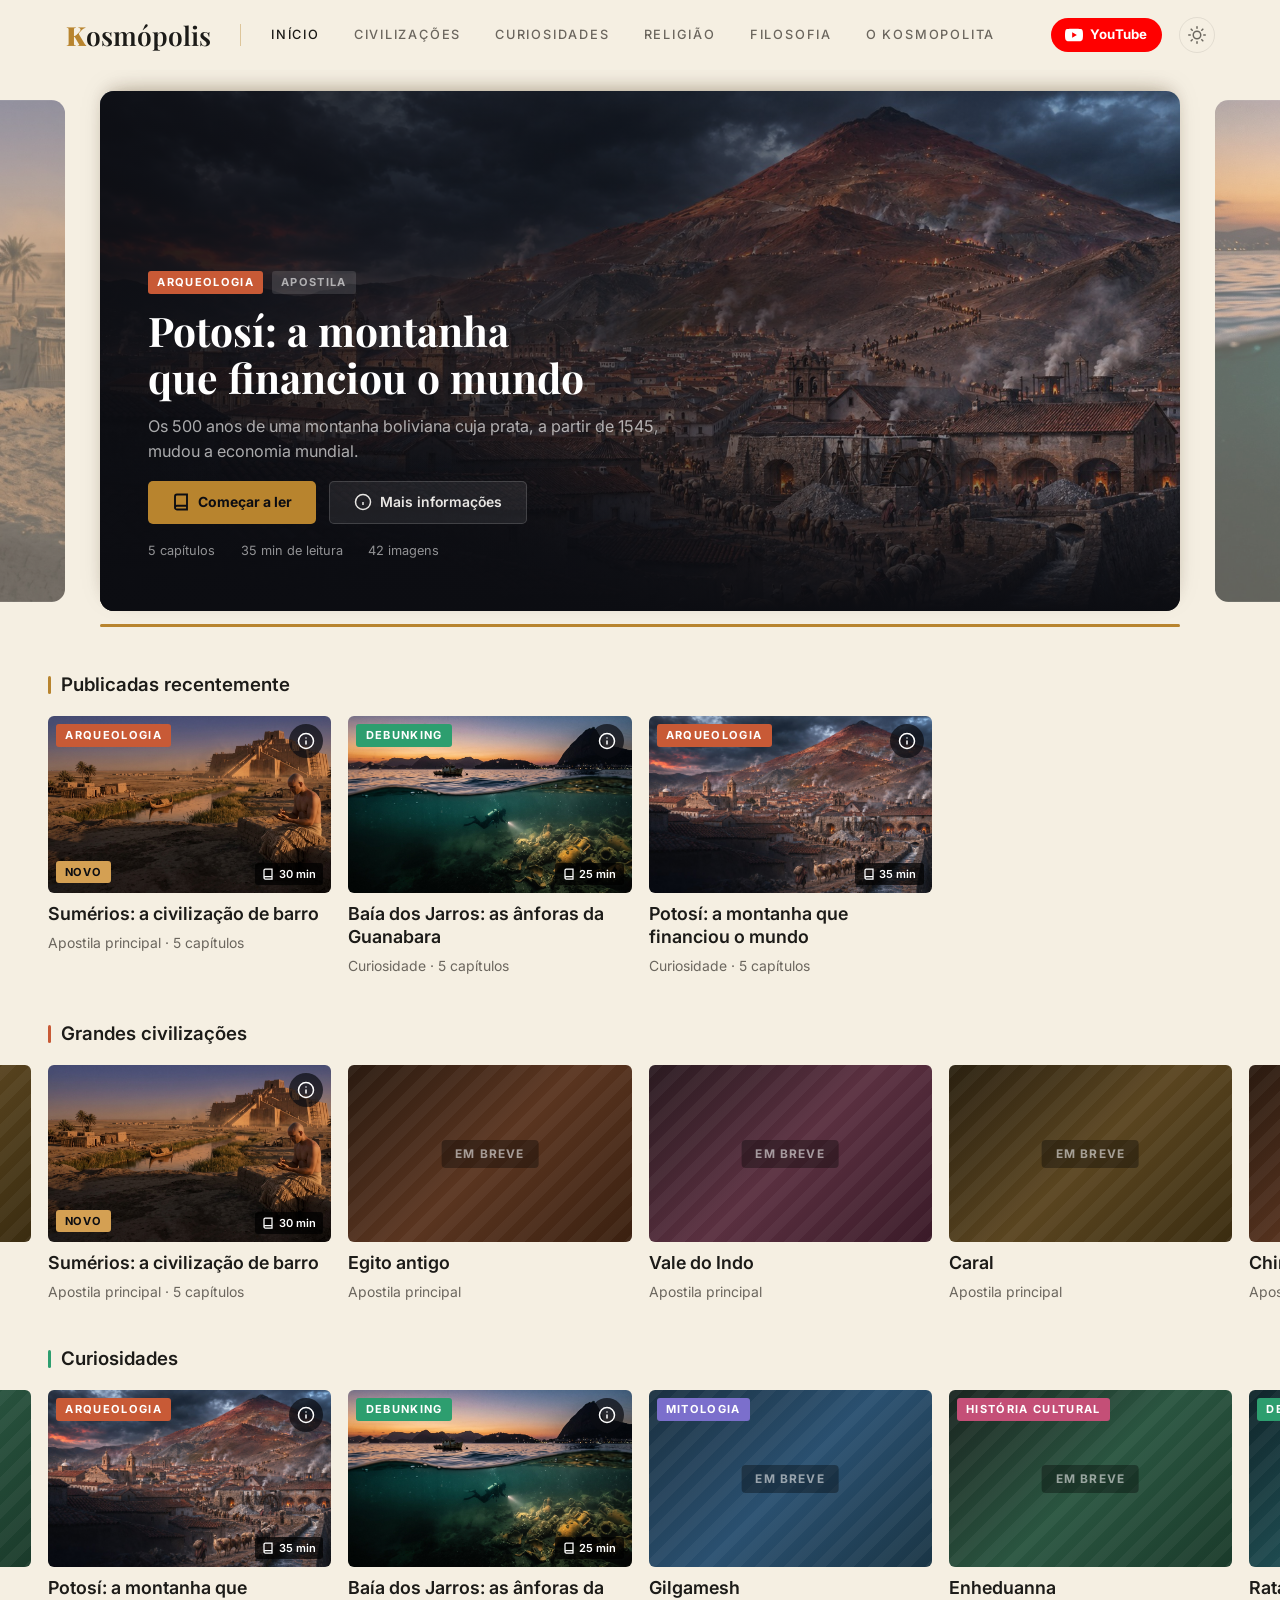
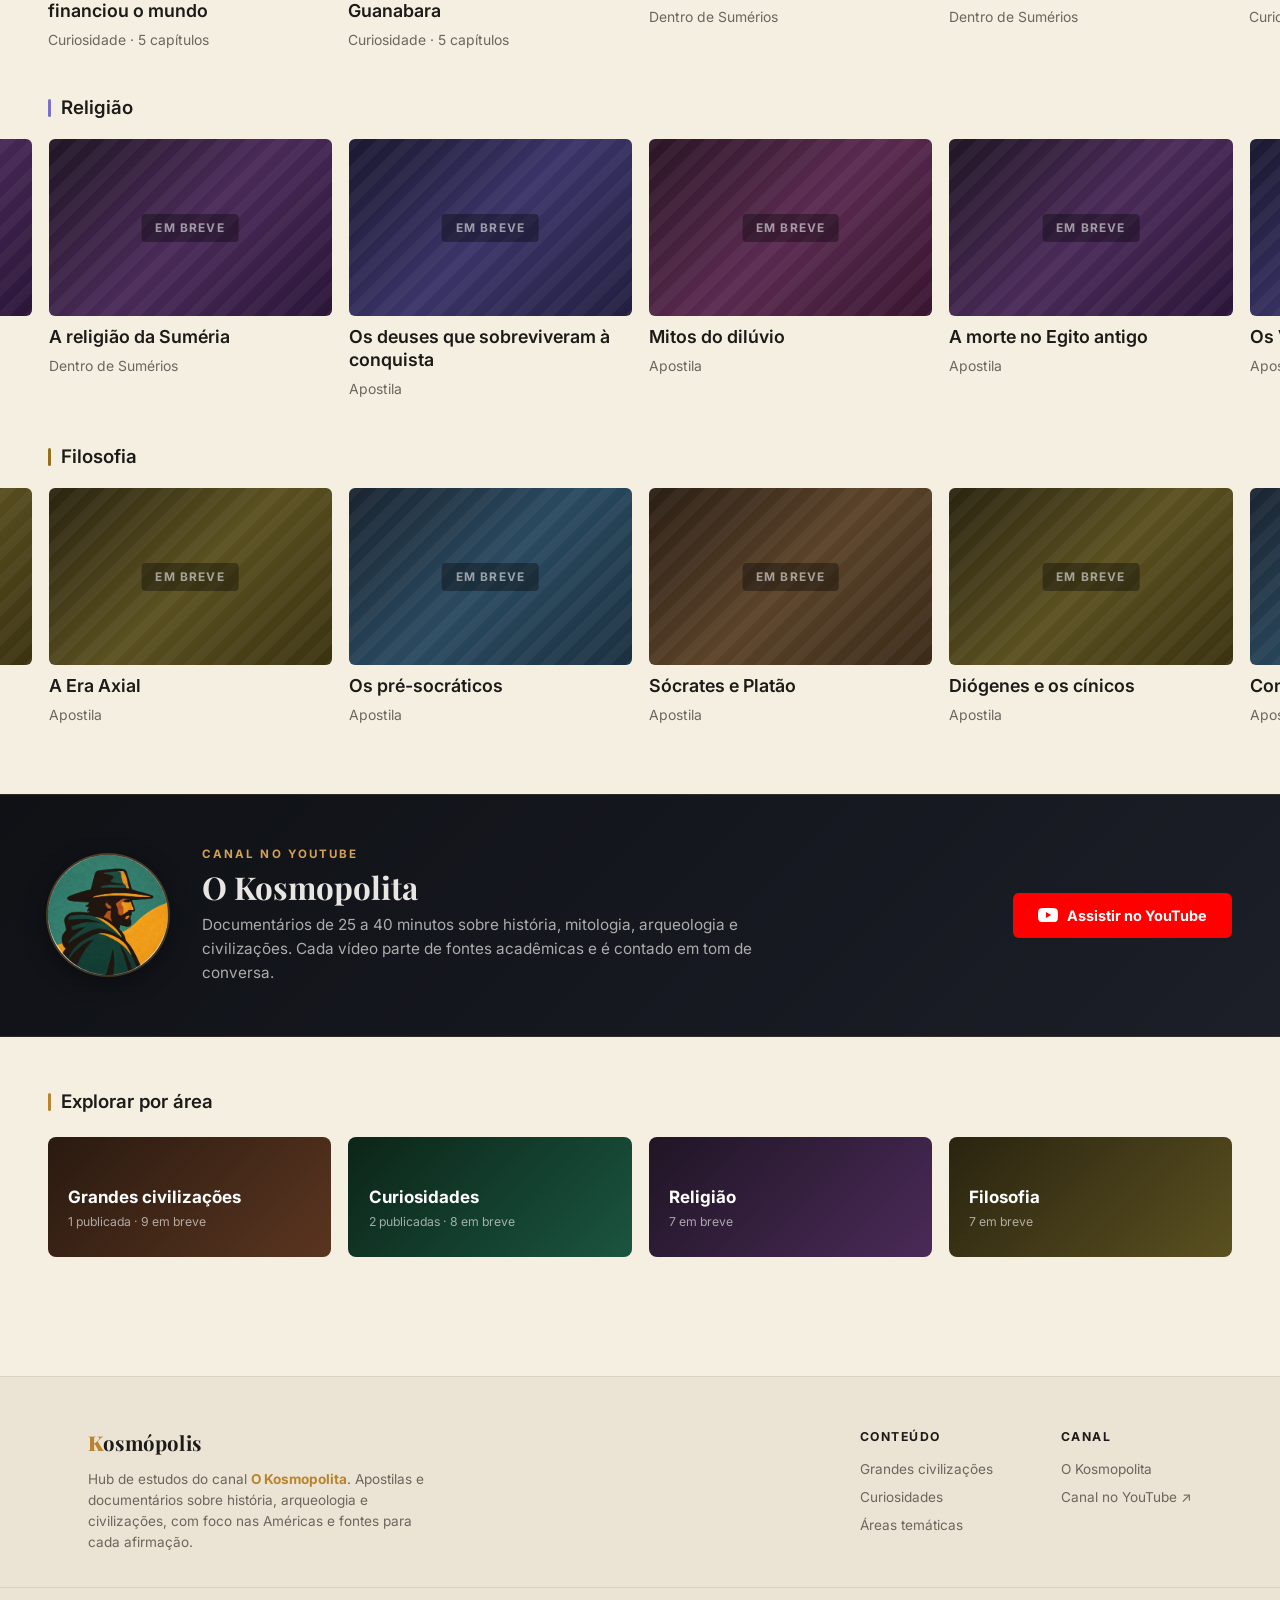
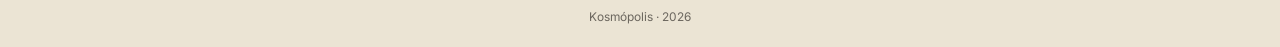
==== commit 5e07e718: "Etapa 3: Leia a seguir nas apostilas e selo Novo no hub Co-Authored-By: Claude Opus 5.5 <noreply@ant" ====
--- a/index.html
+++ b/index.html
@@ -16,7 +16,7 @@
 <link rel="preconnect" href="https://fonts.gstatic.com" crossorigin>
 <link href="https://fonts.googleapis.com/css2?family=Playfair+Display:ital,wght@0,400;0,600;0,700;0,900;1,400&family=Lora:ital,wght@0,400;0,500;0,600;1,400&family=Inter:wght@300;400;500;600;700&family=JetBrains+Mono:wght@400;500&display=swap" rel="stylesheet">
 <link rel="stylesheet" href="css/estilo.css?v=8">
-<link rel="stylesheet" href="css/home.css?v=34">
+<link rel="stylesheet" href="css/home.css?v=35">
 </head>
 <body class="plataforma">
 
@@ -932,6 +932,6 @@
   </div>
 </footer>
 
-<script src="js/home.js?v=11"></script>
+<script src="js/home.js?v=12"></script>
 </body>
 </html>
--- a/css/home.css
+++ b/css/home.css
@@ -1526,3 +1526,20 @@
   height: 4px;
   background: linear-gradient(to right, #D4A053 var(--lido), rgba(255, 255, 255, 0.3) var(--lido));
 }
+
+/* Selo da apostila mais recente */
+.card-novo {
+  position: absolute;
+  z-index: 1;
+  left: 8px;
+  bottom: 10px;
+  padding: 0.15rem 0.5rem;
+  border-radius: 3px;
+  background: #D4A053;
+  color: #0C0D12;
+  font-family: var(--fonte-sans);
+  font-size: 0.65rem;
+  font-weight: 700;
+  letter-spacing: 0.08em;
+  text-transform: uppercase;
+}
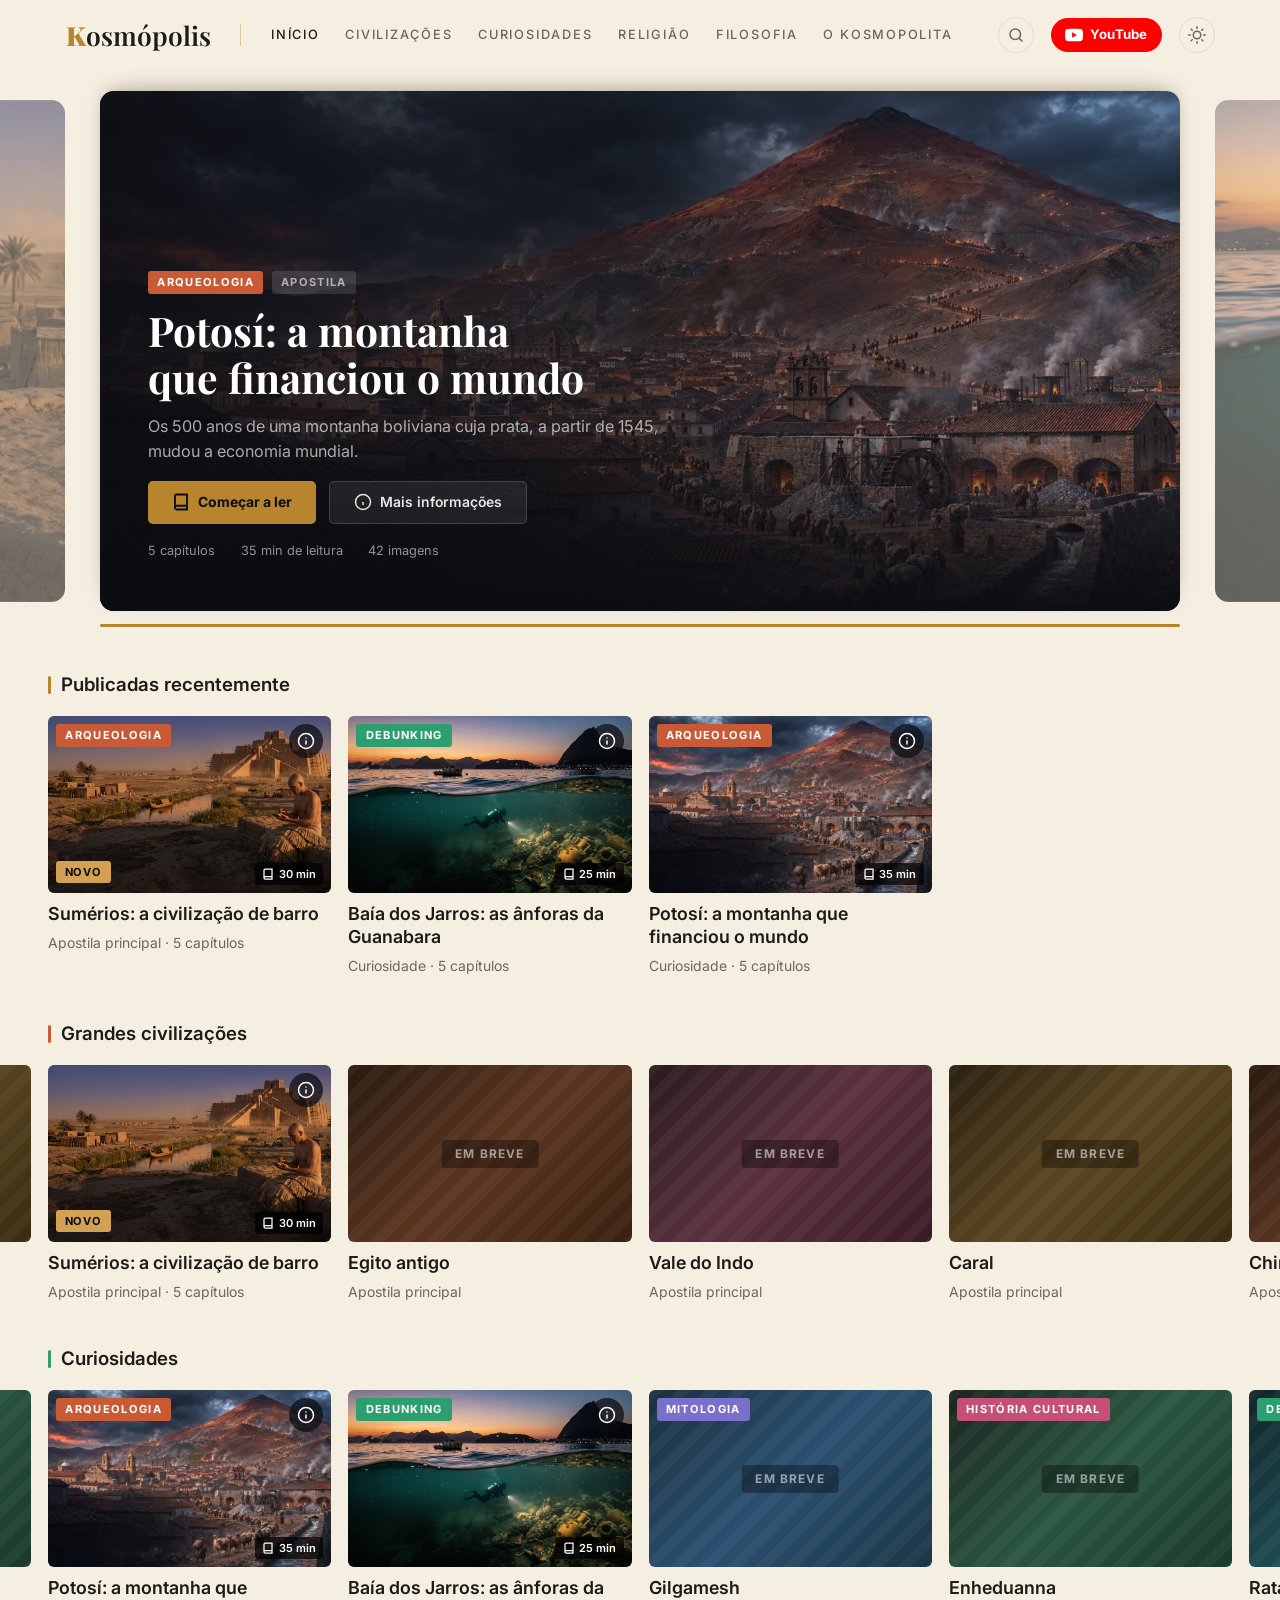
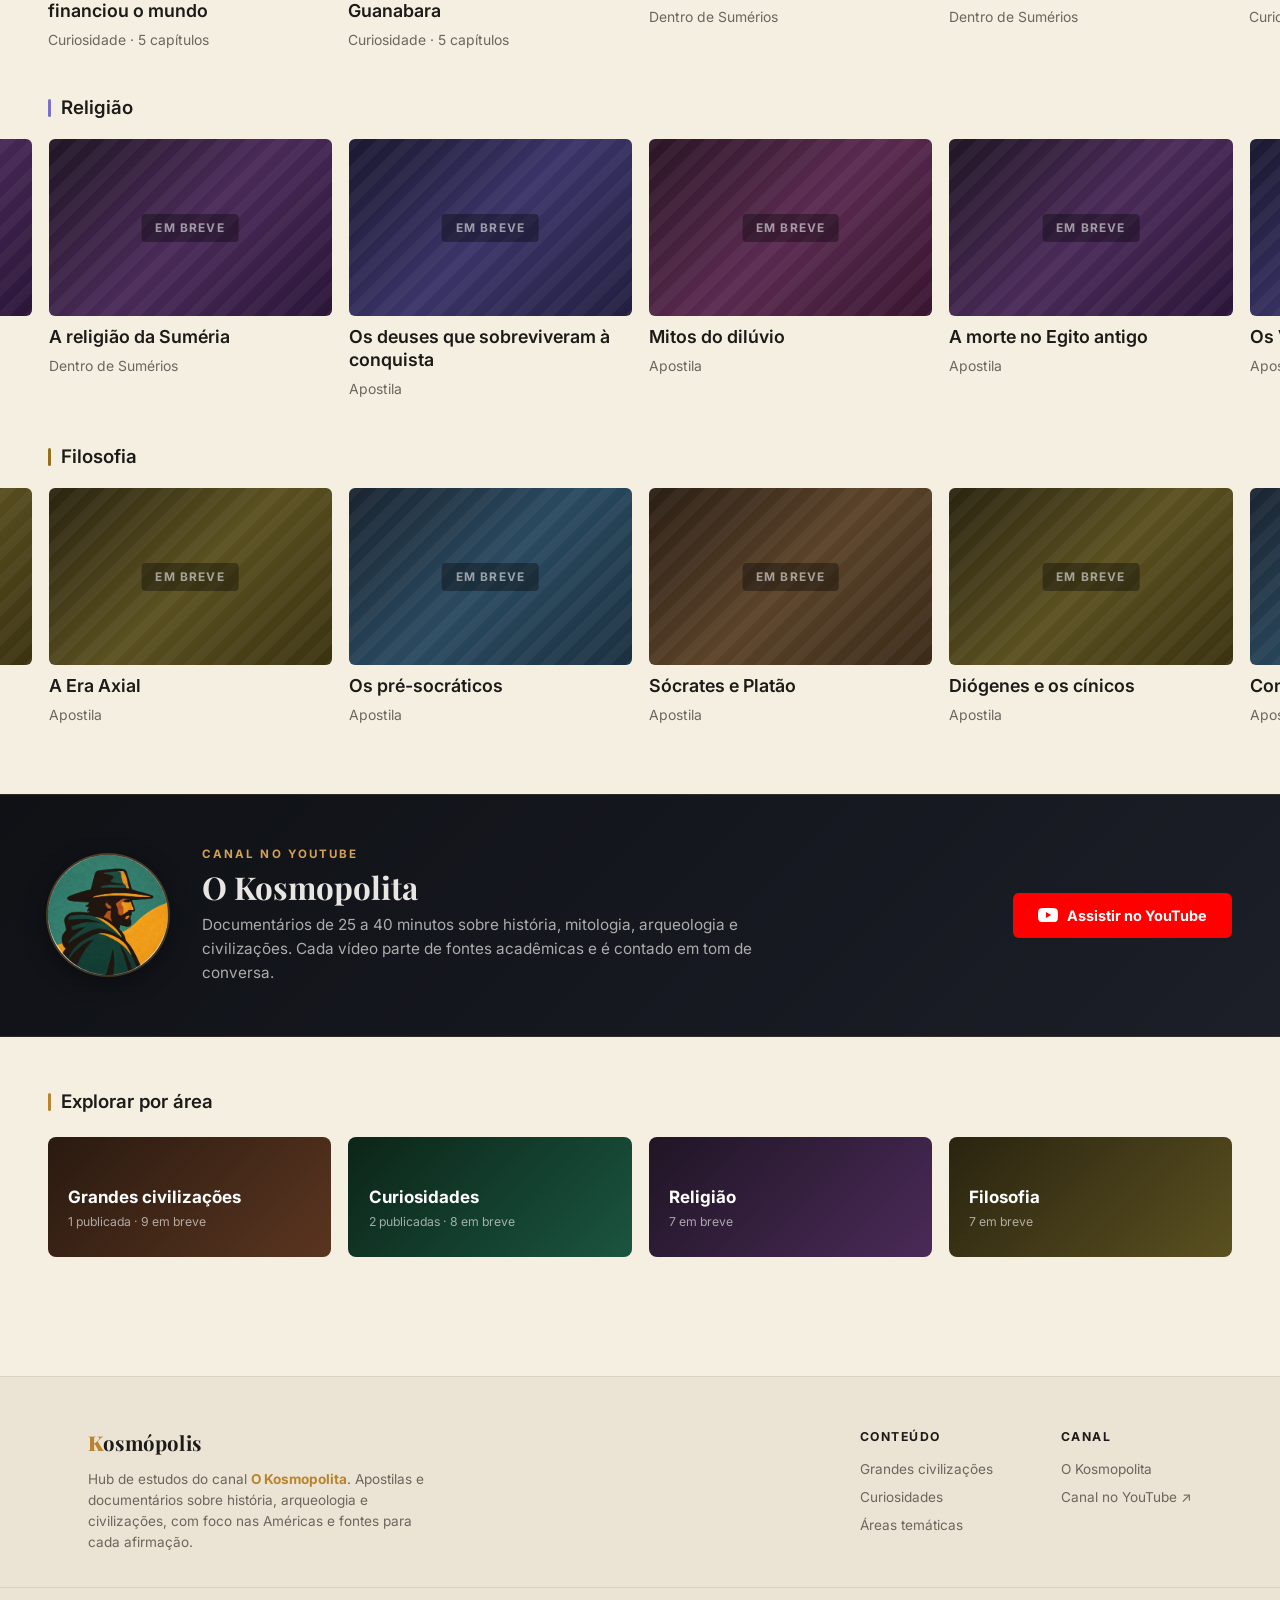
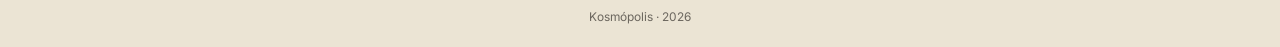
==== commit 073217a6: "Etapa 4: busca no hub por apostila, tema e capítulo Co-Authored-By: Claude Opus 5.5 <noreply@anthrop" ====
--- a/index.html
+++ b/index.html
@@ -16,7 +16,7 @@
 <link rel="preconnect" href="https://fonts.gstatic.com" crossorigin>
 <link href="https://fonts.googleapis.com/css2?family=Playfair+Display:ital,wght@0,400;0,600;0,700;0,900;1,400&family=Lora:ital,wght@0,400;0,500;0,600;1,400&family=Inter:wght@300;400;500;600;700&family=JetBrains+Mono:wght@400;500&display=swap" rel="stylesheet">
 <link rel="stylesheet" href="css/estilo.css?v=8">
-<link rel="stylesheet" href="css/home.css?v=35">
+<link rel="stylesheet" href="css/home.css?v=37">
 </head>
 <body class="plataforma">
 
@@ -35,6 +35,9 @@
       </nav>
     </div>
     <div class="topo-direita">
+      <button class="busca-botao" type="button" aria-label="Buscar no site" title="Buscar">
+        <svg width="18" height="18" viewBox="0 0 24 24" fill="none" stroke="currentColor" stroke-width="2" stroke-linecap="round" aria-hidden="true"><circle cx="11" cy="11" r="7"/><path d="m20 20-3.5-3.5"/></svg>
+      </button>
       <a href="https://www.youtube.com/@okosmopolita" target="_blank" rel="noopener" class="topo-youtube" title="Canal no YouTube">
         <svg width="18" height="18" viewBox="0 0 24 24" fill="currentColor" aria-hidden="true"><path d="M23.498 6.186a3.016 3.016 0 0 0-2.122-2.136C19.505 3.545 12 3.545 12 3.545s-7.505 0-9.377.505A3.017 3.017 0 0 0 .502 6.186C0 8.07 0 12 0 12s0 3.93.502 5.814a3.016 3.016 0 0 0 2.122 2.136c1.871.505 9.376.505 9.376.505s7.505 0 9.377-.505a3.015 3.015 0 0 0 2.122-2.136C24 15.93 24 12 24 12s0-3.93-.502-5.814zM9.546 15.568V8.432L15.818 12l-6.272 3.568z"/></svg>
         <span>YouTube</span>
@@ -907,6 +910,18 @@
   </div>
 </dialog>
 
+<dialog class="busca-janela" aria-label="Buscar no site">
+  <form class="busca-form" role="search">
+    <svg width="18" height="18" viewBox="0 0 24 24" fill="none" stroke="currentColor" stroke-width="2" stroke-linecap="round" aria-hidden="true"><circle cx="11" cy="11" r="7"/><path d="m20 20-3.5-3.5"/></svg>
+    <input class="busca-campo" type="search" placeholder="Buscar apostila, tema ou capítulo" aria-label="Buscar apostila, tema ou capítulo" autocomplete="off">
+    <button class="busca-fechar" type="button" aria-label="Fechar">
+      <svg width="18" height="18" viewBox="0 0 24 24" fill="none" stroke="currentColor" stroke-width="2.2" stroke-linecap="round" aria-hidden="true"><path d="M18 6 6 18M6 6l12 12"/></svg>
+    </button>
+  </form>
+  <p class="busca-aviso" aria-live="polite"></p>
+  <div class="busca-resultados"></div>
+</dialog>
+
 <footer class="rodape-plat">
   <div class="rodape-plat-interior">
     <div class="rodape-plat-marca">
@@ -932,6 +947,6 @@
   </div>
 </footer>
 
-<script src="js/home.js?v=12"></script>
+<script src="js/home.js?v=13"></script>
 </body>
 </html>
--- a/css/home.css
+++ b/css/home.css
@@ -1317,8 +1317,11 @@
   .giro .fileira-seta { display: flex; }
 }
 
-/* O menu de seis itens não cabe na barra abaixo de 1024 px */
-@media (max-width: 1023px) {
+/* O menu de seis itens não cabe na barra abaixo de 1100 px */
+.plataforma .topo-nav { gap: 1.5rem; }
+.plataforma .topo-nav a { white-space: nowrap; }
+
+@media (max-width: 1099px) {
   .plataforma .topo-nav,
   .plataforma .topo-divisor { display: none; }
   .menu-hamburguer { display: flex; }
@@ -1543,3 +1546,163 @@
   letter-spacing: 0.08em;
   text-transform: uppercase;
 }
+
+/* Busca: lupa na barra e janela, sempre escura como a ficha */
+.busca-botao {
+  width: 36px;
+  height: 36px;
+  flex-shrink: 0;
+  display: inline-flex;
+  align-items: center;
+  justify-content: center;
+  padding: 0;
+  border: 1px solid var(--plat-borda);
+  border-radius: 50%;
+  background: transparent;
+  color: var(--plat-texto-muted);
+  cursor: pointer;
+  transition: color 160ms ease, border-color 160ms ease;
+}
+
+.busca-botao:hover {
+  color: var(--plat-acento);
+  border-color: var(--plat-acento);
+}
+
+.busca-janela {
+  --plat-card:        #262B33;
+  --plat-card-hover:  #2E343D;
+  --plat-borda:       rgba(255,255,255,0.1);
+  --plat-texto:       #E8E6E3;
+  --plat-texto-muted: #9A9894;
+  --plat-acento:      #D4A053;
+  color-scheme: dark;
+  width: min(640px, calc(100vw - 32px));
+  max-height: min(76vh, 680px);
+  margin: 10vh auto auto;
+  padding: 0;
+  border: 1px solid var(--plat-borda);
+  border-radius: 14px;
+  background: var(--plat-card);
+  color: var(--plat-texto);
+  font-family: var(--fonte-sans);
+  overflow: hidden;
+}
+
+.busca-janela[open] { display: flex; flex-direction: column; }
+.busca-janela::backdrop { background: rgba(8, 10, 14, 0.72); }
+
+html:has(.busca-janela[open]) { overflow: hidden; }
+
+.busca-form {
+  display: flex;
+  align-items: center;
+  gap: 0.7rem;
+  padding: 0.8rem 0.8rem 0.8rem 1.1rem;
+  border-bottom: 1px solid var(--plat-borda);
+  color: var(--plat-texto-muted);
+}
+
+.busca-form > svg { flex-shrink: 0; }
+
+.busca-campo {
+  flex: 1;
+  min-width: 0;
+  padding: 0.3rem 0;
+  border: 0;
+  outline: 0;
+  background: transparent;
+  color: var(--plat-texto);
+  font-family: var(--fonte-sans);
+  font-size: 1rem;
+}
+
+.busca-campo::placeholder { color: var(--plat-texto-muted); }
+.busca-campo::-webkit-search-cancel-button { display: none; }
+
+.busca-fechar {
+  width: 34px;
+  height: 34px;
+  flex-shrink: 0;
+  display: flex;
+  align-items: center;
+  justify-content: center;
+  padding: 0;
+  border: 0;
+  border-radius: 50%;
+  background: transparent;
+  color: var(--plat-texto-muted);
+  cursor: pointer;
+}
+
+.busca-fechar:hover { color: var(--plat-texto); }
+
+.busca-aviso {
+  margin: 0;
+  padding: 0.8rem 1.1rem 0.3rem;
+  font-size: 0.75rem;
+  font-weight: 600;
+  color: var(--plat-texto-muted);
+}
+
+.busca-resultados {
+  flex: 1;
+  min-height: 0;
+  padding: 0.3rem 0.5rem 0.7rem;
+  overflow-y: auto;
+  scrollbar-width: thin;
+}
+
+.busca-item {
+  display: flex;
+  align-items: center;
+  gap: 0.9rem;
+  padding: 0.5rem 0.6rem;
+  border-radius: 8px;
+  color: var(--plat-texto);
+  text-decoration: none;
+}
+
+a.busca-item:hover,
+a.busca-item:focus-visible { background: var(--plat-card-hover); }
+
+.busca-capa {
+  width: 84px;
+  aspect-ratio: 16 / 10;
+  flex-shrink: 0;
+  overflow: hidden;
+  border-radius: 5px;
+  background: repeating-linear-gradient(135deg, rgba(255,255,255,0.05) 0 8px, transparent 8px 16px), #1A1E24;
+}
+
+.busca-capa img {
+  display: block;
+  width: 100%;
+  height: 100%;
+  object-fit: cover;
+}
+
+.busca-texto {
+  display: flex;
+  flex-direction: column;
+  gap: 0.15rem;
+  min-width: 0;
+}
+
+.busca-titulo {
+  font-size: 0.92rem;
+  font-weight: 600;
+  line-height: 1.3;
+}
+
+.busca-info {
+  font-size: 0.76rem;
+  color: var(--plat-texto-muted);
+}
+
+.busca-item--breve .busca-titulo { color: var(--plat-texto-muted); }
+
+@media (max-width: 420px) {
+  .plataforma .topo-direita { gap: 0.5rem; }
+  .busca-capa { width: 64px; }
+}
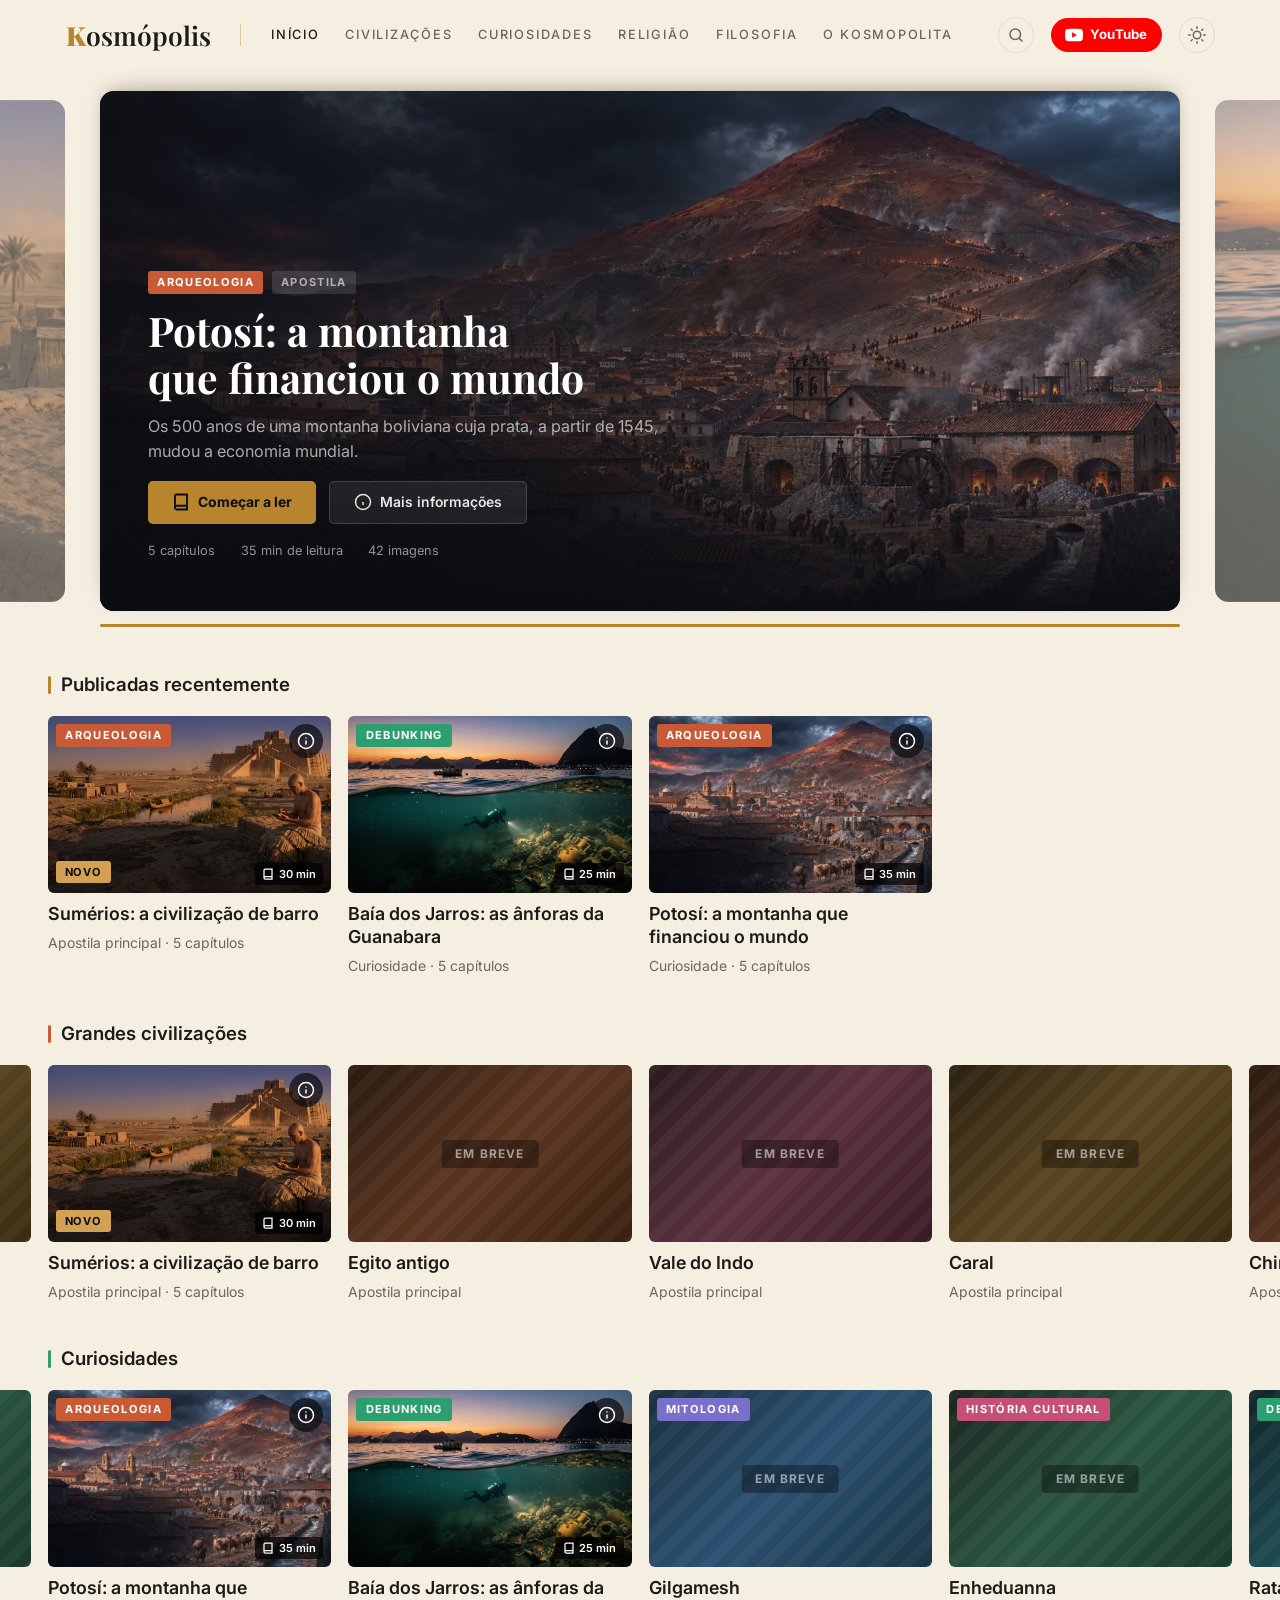
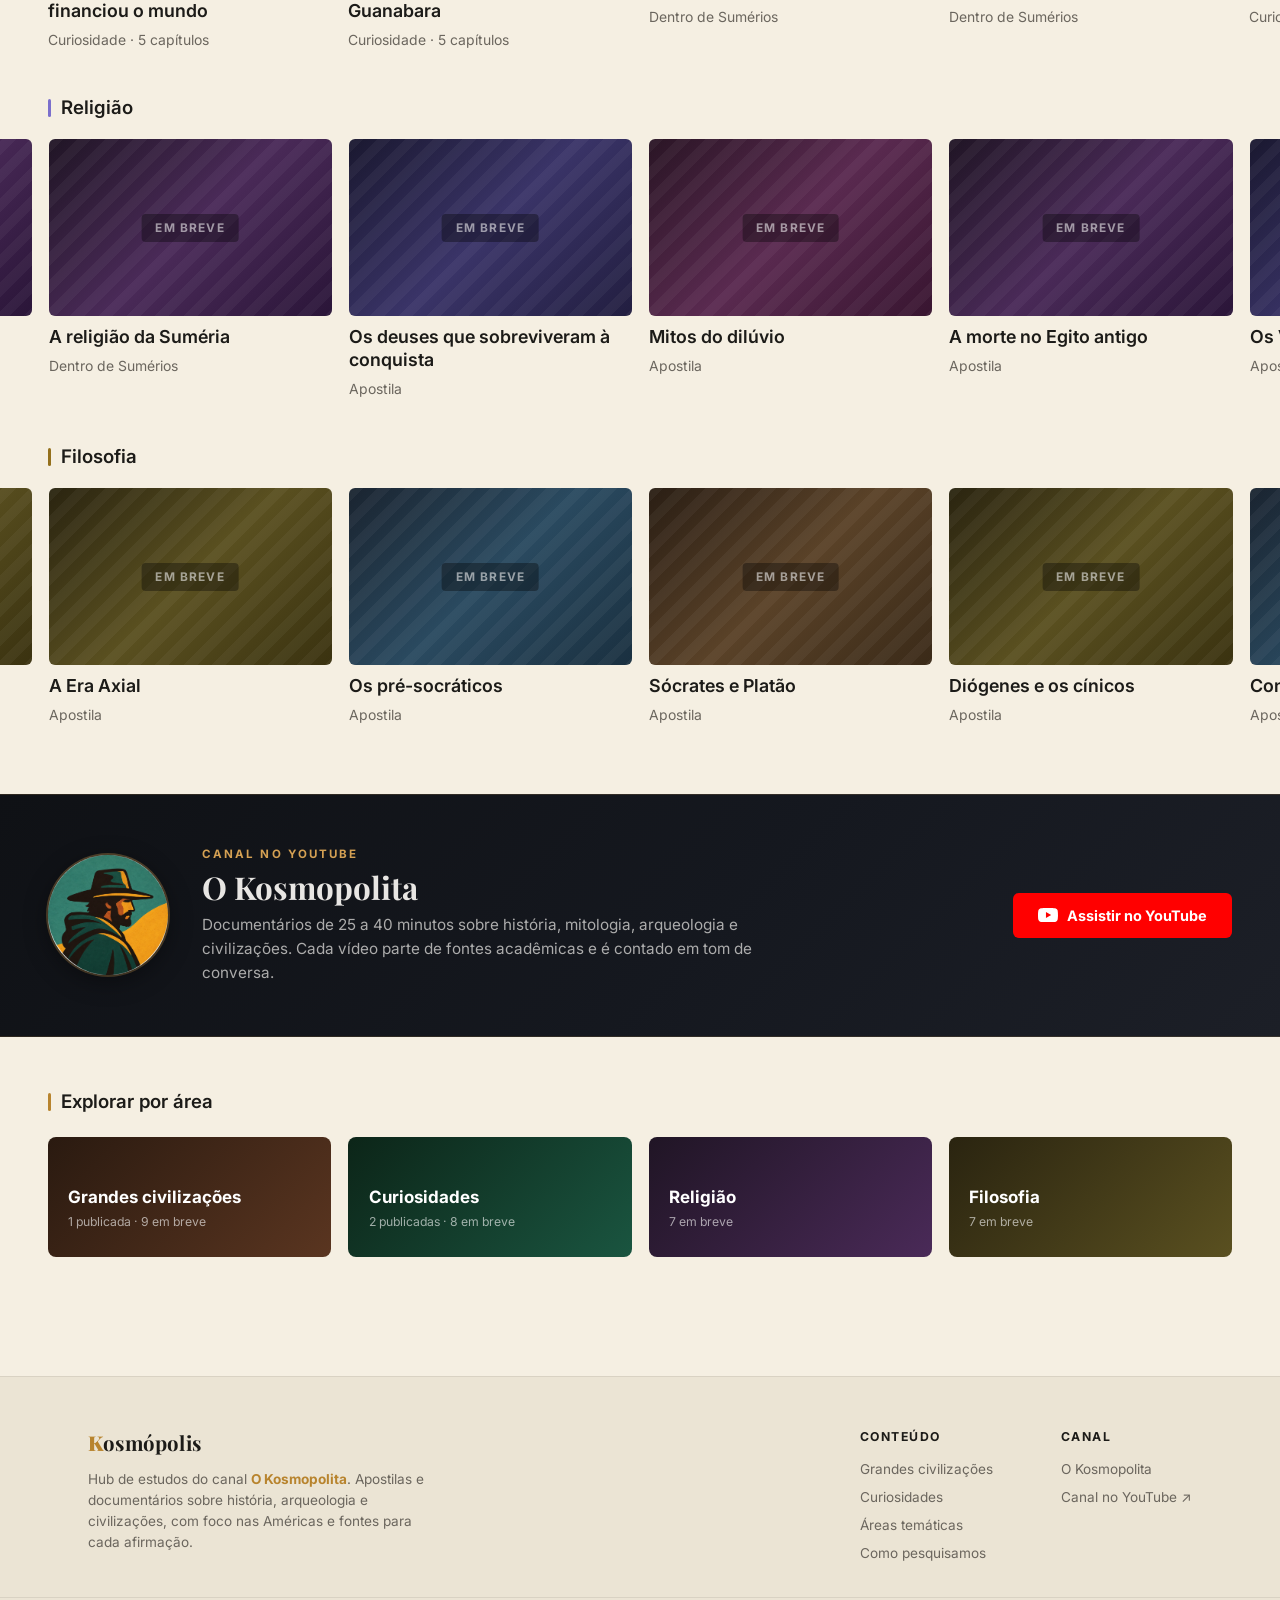
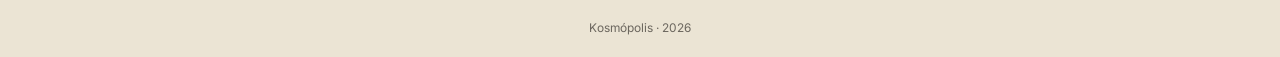
==== commit d0a4b629: "Etapa 5: página Como pesquisamos e busca ordenada por proximidade Co-Authored-By: Claude Opus 5.5 <n" ====
--- a/index.html
+++ b/index.html
@@ -934,6 +934,7 @@
         <a href="#civilizacoes">Grandes civilizações</a>
         <a href="#curiosidades">Curiosidades</a>
         <a href="#areas">Áreas temáticas</a>
+        <a href="como-pesquisamos/index.html">Como pesquisamos</a>
       </div>
       <div class="rodape-plat-col">
         <div class="rodape-plat-col-titulo">Canal</div>
@@ -947,6 +948,6 @@
   </div>
 </footer>
 
-<script src="js/home.js?v=13"></script>
+<script src="js/home.js?v=18"></script>
 </body>
 </html>
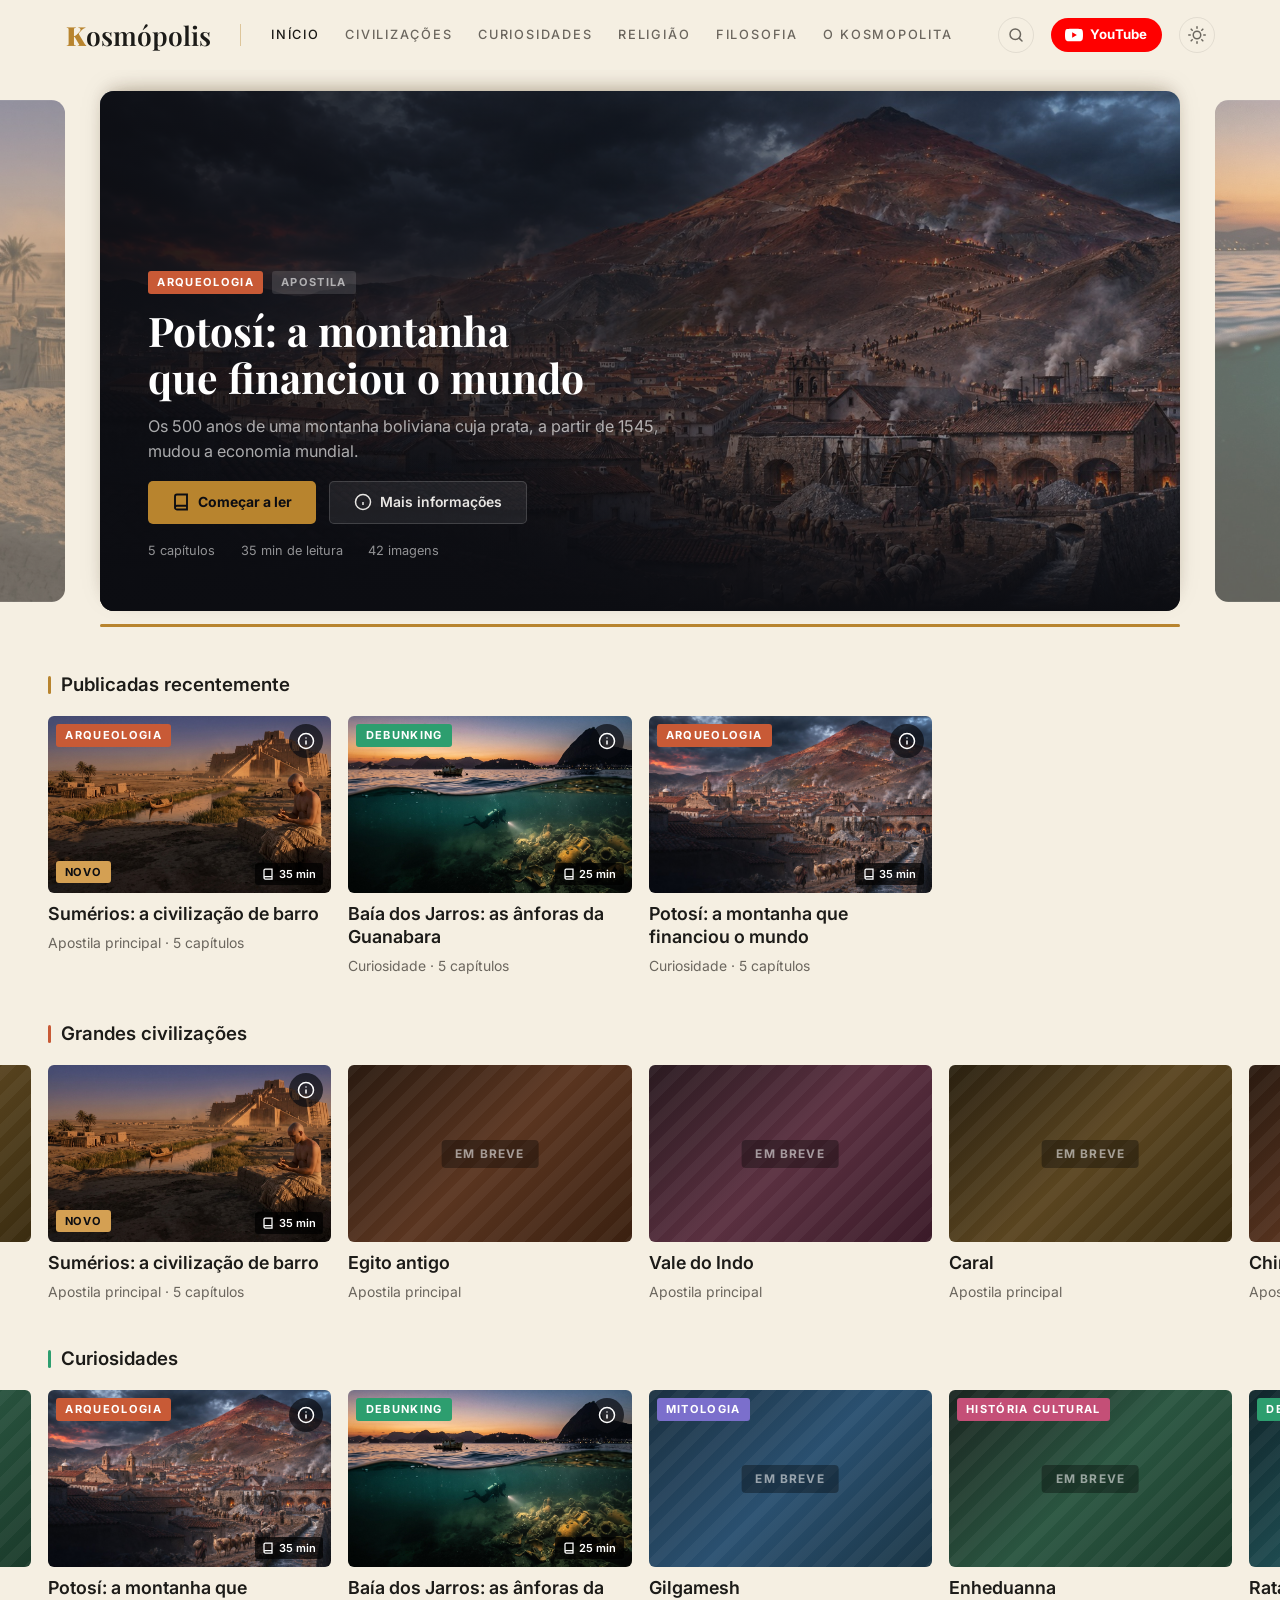
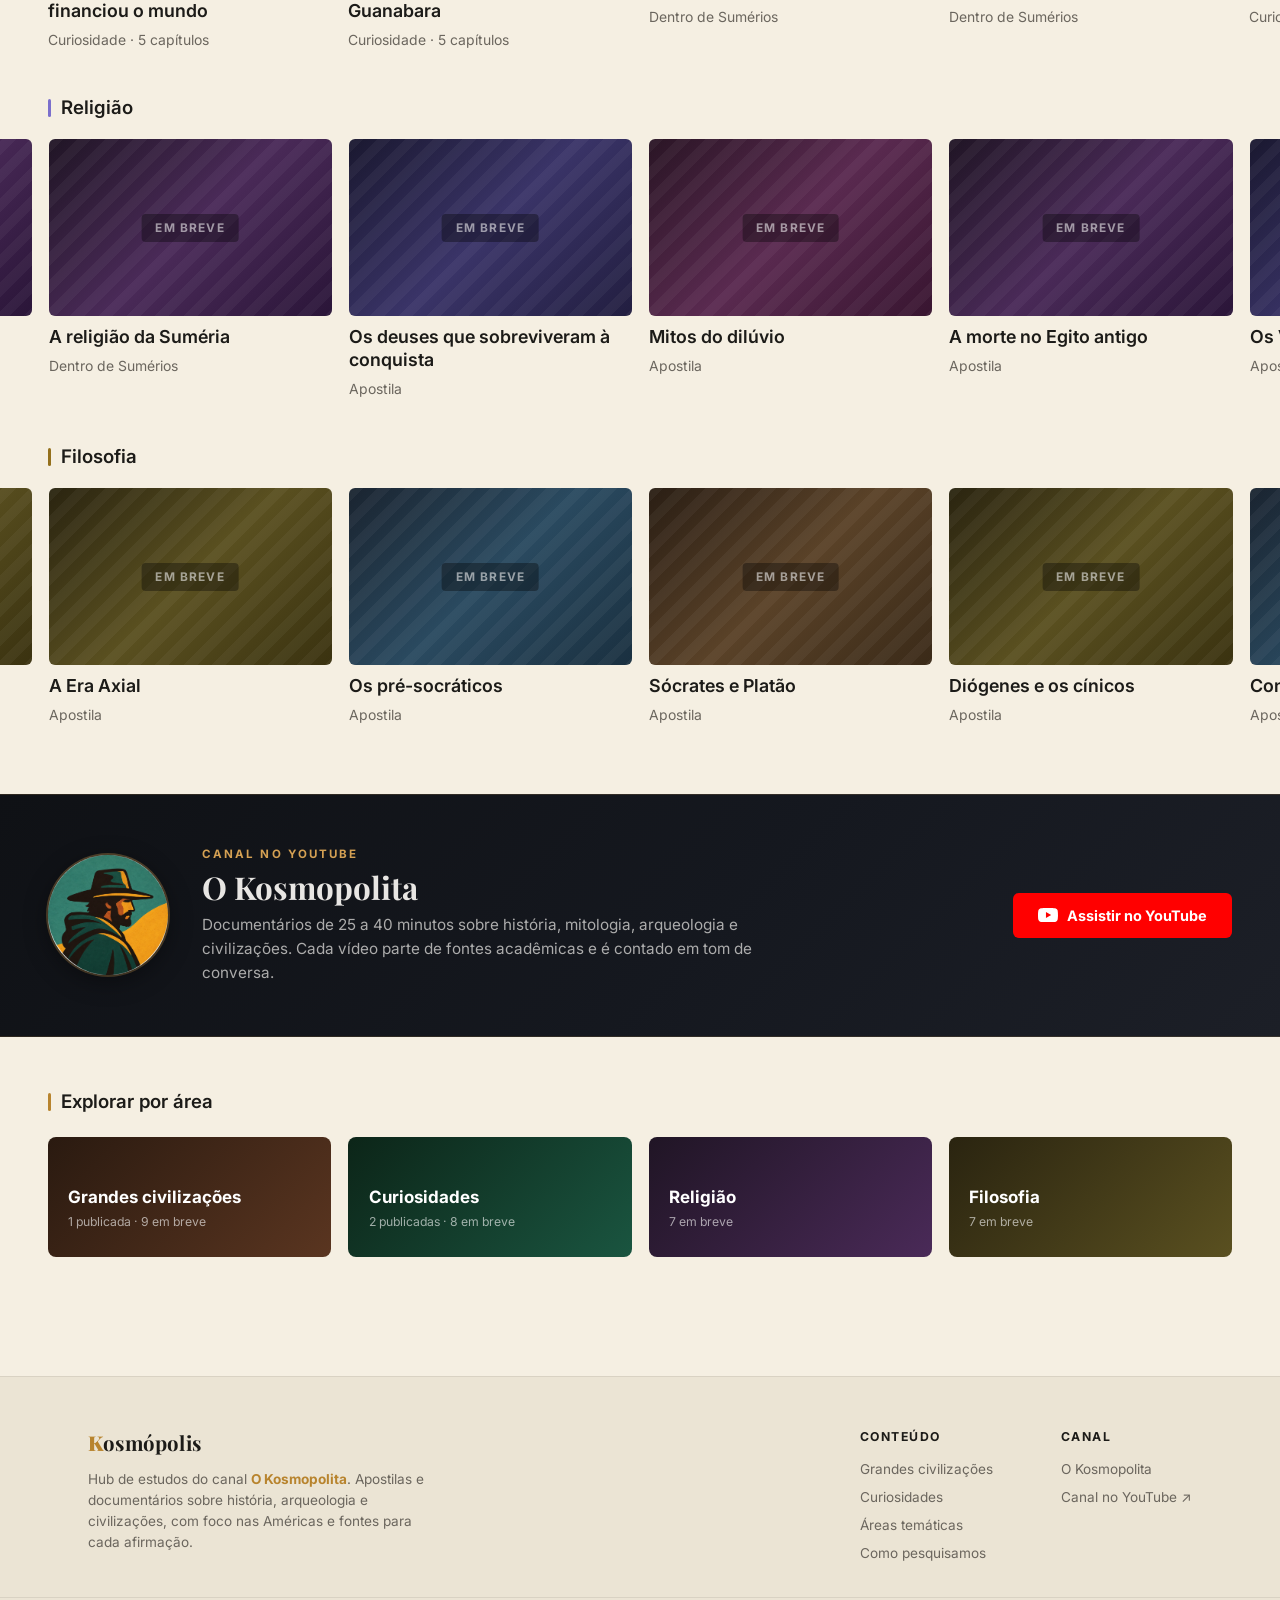
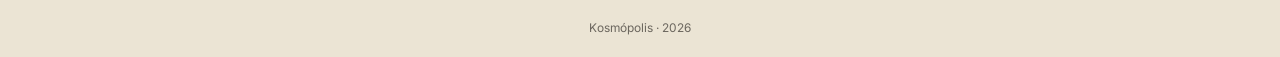
==== commit ddf514f9: "Reescreve a apostila dos Sumérios para quem chega sem repertório Co-Authored-By: Claude Opus 5.5 <no" ====
--- a/index.html
+++ b/index.html
@@ -99,7 +99,7 @@
       </div>
       <div class="hero-plat-meta">
         <span>5 capítulos</span>
-        <span>30 min de leitura</span>
+        <span>35 min de leitura</span>
         <span>34 imagens</span>
       </div>
     </div>
@@ -204,7 +204,7 @@
           <span class="badge badge--arqueologia card-plat-cat">Arqueologia</span>
           <span class="card-plat-dur">
             <svg width="12" height="12" viewBox="0 0 24 24" fill="none" stroke="currentColor" stroke-width="2.5"><path d="M4 19.5v-15A2.5 2.5 0 0 1 6.5 2H20v20H6.5a2.5 2.5 0 0 1 0-5H20"/></svg>
-            30 min
+            35 min
           </span>
         </div>
         <div class="card-plat-titulo">Sumérios: a civilização de barro</div>
@@ -242,7 +242,7 @@
         <div class="card-poster-thumb"><img src="estudos/sumerios/imagens/capa_ilustracao.jpg" alt="" loading="lazy" style="--foco: 82% 50%"></div>
         <span class="badge badge--arqueologia">Arqueologia</span>
         <div class="card-plat-titulo">Sumérios: a civilização de barro</div>
-        <div class="card-plat-sub">Apostila principal · 30 min</div>
+        <div class="card-plat-sub">Apostila principal · 35 min</div>
       </a>
       <a href="estudos/baia-dos-jarros/index.html" class="card-poster">
         <div class="card-poster-thumb"><img src="estudos/baia-dos-jarros/imagens/capa_ilustracao.jpg" alt="" loading="lazy" style="--foco: 72% 50%"></div>
@@ -274,7 +274,7 @@
           <img src="estudos/sumerios/imagens/capa_ilustracao.jpg" alt="Sumérios" loading="lazy">
           <span class="card-plat-dur">
             <svg width="12" height="12" viewBox="0 0 24 24" fill="none" stroke="currentColor" stroke-width="2.5"><path d="M4 19.5v-15A2.5 2.5 0 0 1 6.5 2H20v20H6.5a2.5 2.5 0 0 1 0-5H20"/></svg>
-            30 min
+            35 min
           </span>
         </div>
         <div class="card-plat-titulo">Sumérios: a civilização de barro</div>
@@ -350,7 +350,7 @@
       <a href="estudos/sumerios/index.html" class="card-poster">
         <div class="card-poster-thumb"><img src="estudos/sumerios/imagens/capa_ilustracao.jpg" alt="" loading="lazy" style="--foco: 82% 50%"></div>
         <div class="card-plat-titulo">Sumérios: a civilização de barro</div>
-        <div class="card-plat-sub">Apostila principal · 30 min</div>
+        <div class="card-plat-sub">Apostila principal · 35 min</div>
       </a>
       <div class="card-poster card-plat--breve">
         <div class="card-poster-thumb card-plat-thumb--grad" style="--grad: linear-gradient(135deg, #2A1A10, #5A3520, #3A2010)"><div class="card-plat-breve-tag">Em breve</div></div>
@@ -828,7 +828,7 @@
         <span class="ficha-tipo">Apostila principal</span>
       </div>
       <h2 class="ficha-titulo" id="ficha-titulo-sumerios">Sumérios: a civilização de barro</h2>
-      <p class="ficha-meta">5 capítulos · 22 tópicos · 30 min de leitura</p>
+      <p class="ficha-meta">5 capítulos · 22 tópicos · 35 min de leitura</p>
       <p class="ficha-resumo">A Suméria ocupava o sul da Mesopotâmia, uma planície entre o Tigre e o Eufrates sem pedra, sem minerais e com pouca madeira. Ali surgiram, no IV milênio a.C., alguns dos primeiros centros urbanos de que há notícia, e a escrita nasceu como contabilidade. A apostila vai do período Uruk à queda de Ur e fecha com o que continua em disputa, da origem dos sumérios à autoria dos hinos de Enheduanna.</p>
       <a href="estudos/sumerios/index.html" class="btn-primario">
         <svg width="18" height="18" viewBox="0 0 24 24" fill="none" stroke="currentColor" stroke-width="2.5"><path d="M4 19.5v-15A2.5 2.5 0 0 1 6.5 2H20v20H6.5a2.5 2.5 0 0 1 0-5H20"/></svg>
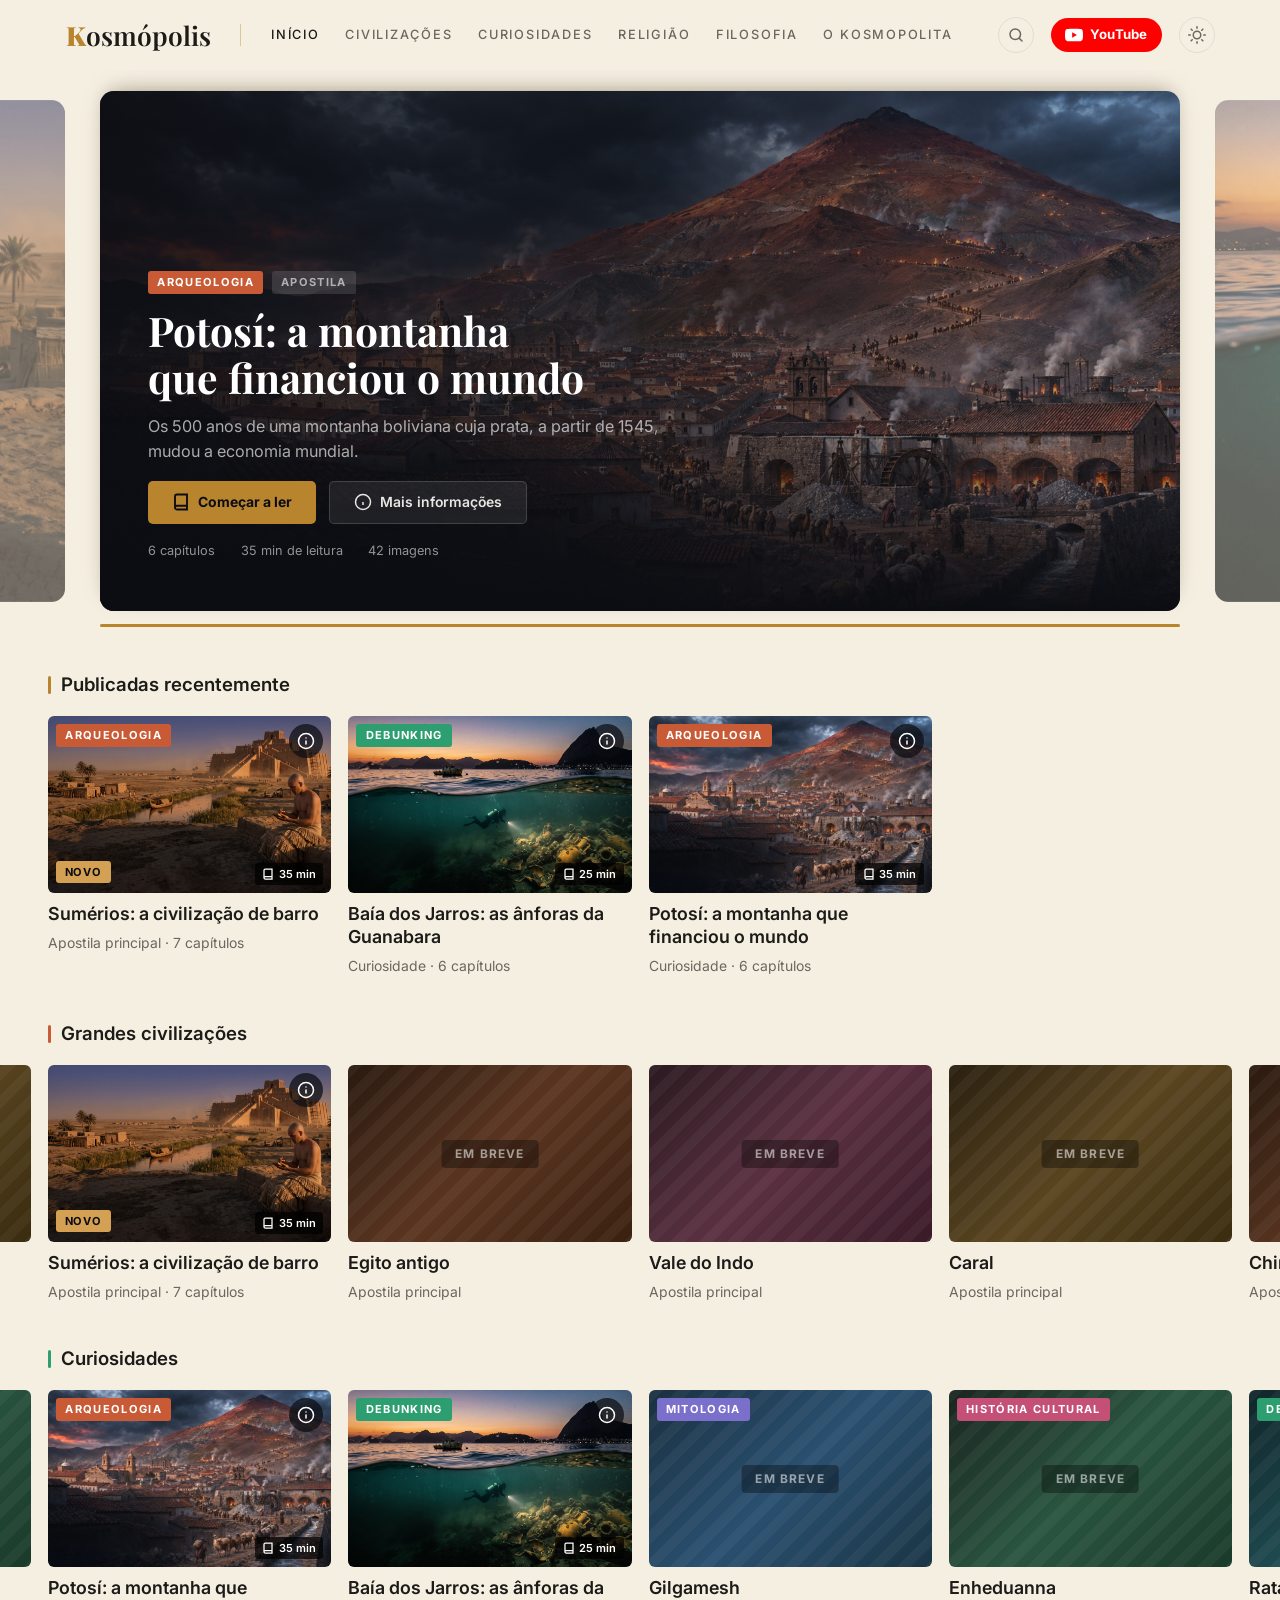
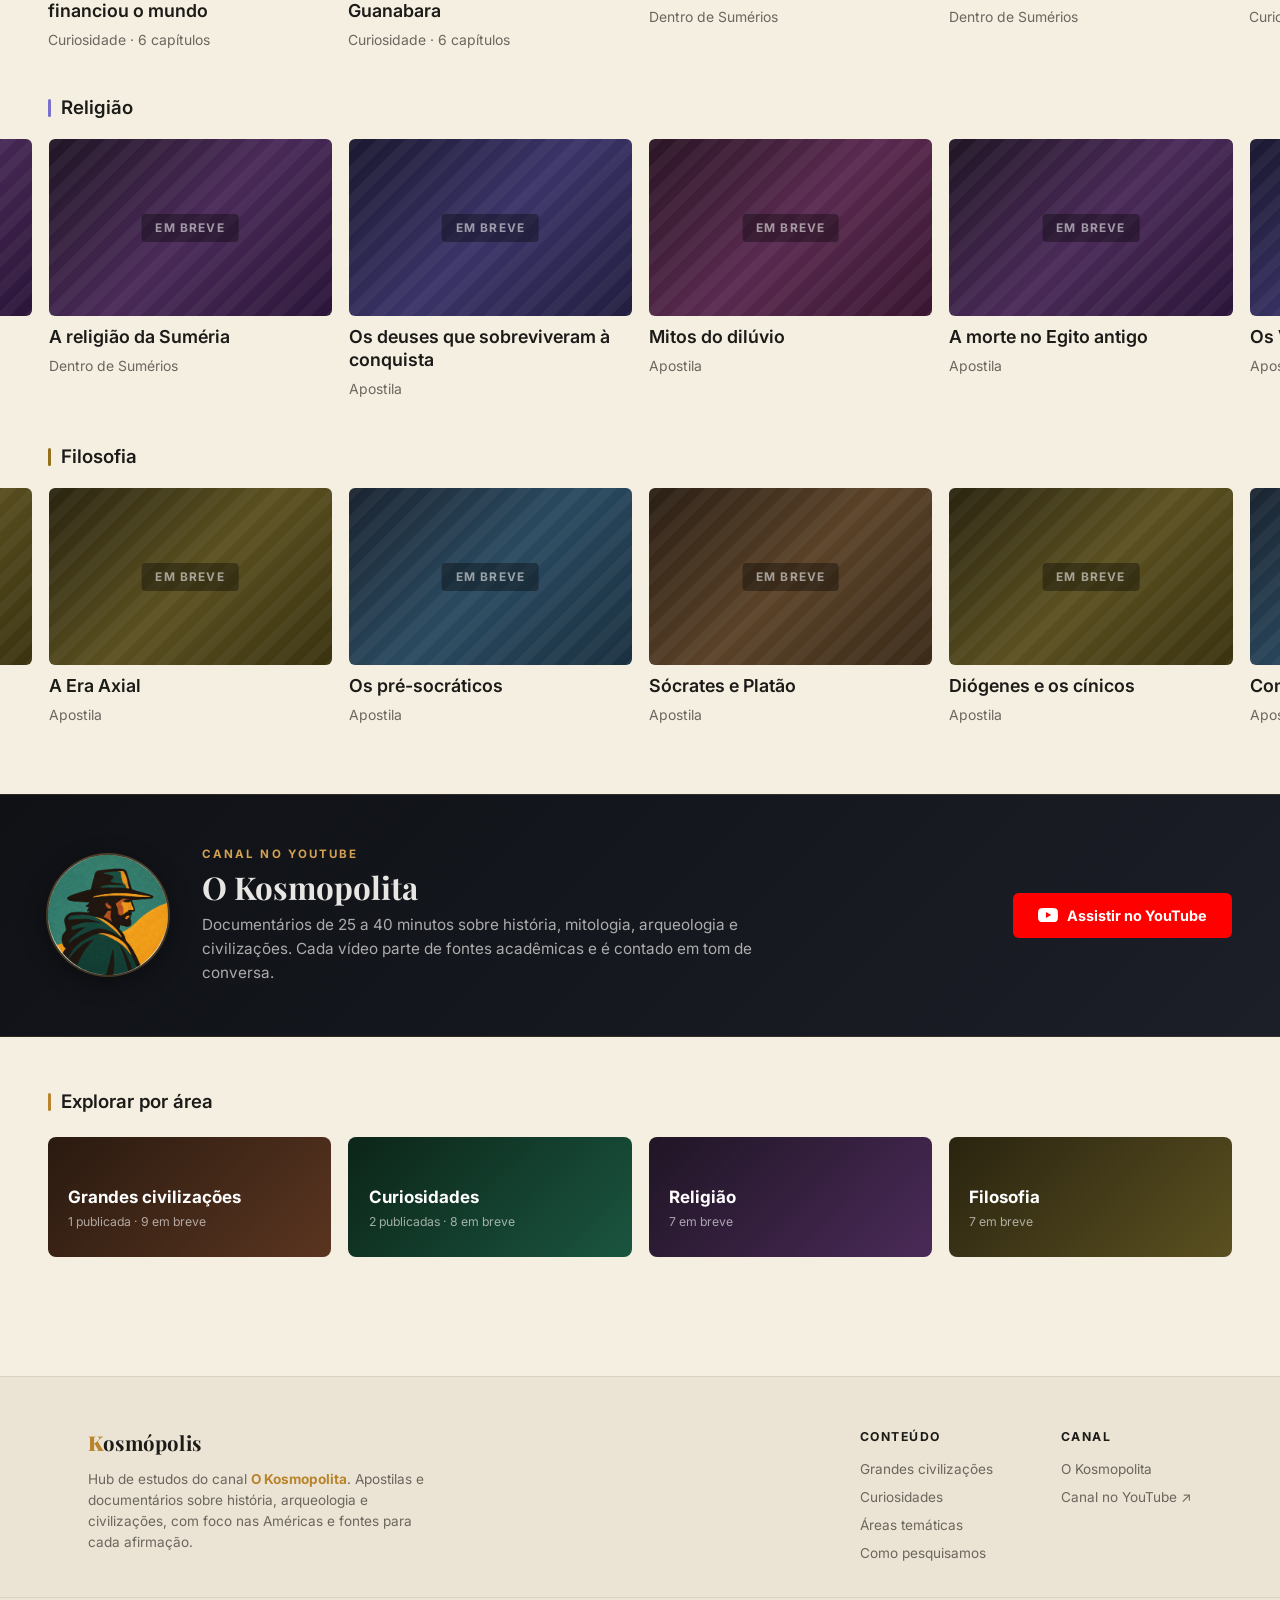
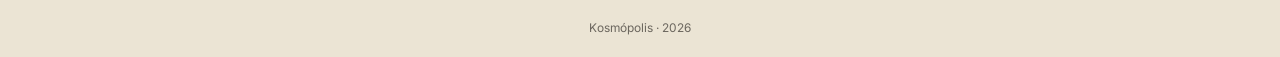
==== commit 9ff0e119: "Conta os capítulos pelo menu de cada apostila Co-Authored-By: Claude Opus 5.5 <noreply@anthropic.com" ====
--- a/index.html
+++ b/index.html
@@ -98,7 +98,7 @@
         </a>
       </div>
       <div class="hero-plat-meta">
-        <span>5 capítulos</span>
+        <span>7 capítulos</span>
         <span>35 min de leitura</span>
         <span>34 imagens</span>
       </div>
@@ -128,7 +128,7 @@
         </a>
       </div>
       <div class="hero-plat-meta">
-        <span>5 capítulos</span>
+        <span>6 capítulos</span>
         <span>35 min de leitura</span>
         <span>42 imagens</span>
       </div>
@@ -158,7 +158,7 @@
         </a>
       </div>
       <div class="hero-plat-meta">
-        <span>5 capítulos</span>
+        <span>6 capítulos</span>
         <span>25 min de leitura</span>
         <span>24 imagens</span>
       </div>
@@ -208,7 +208,7 @@
           </span>
         </div>
         <div class="card-plat-titulo">Sumérios: a civilização de barro</div>
-        <div class="card-plat-sub">Apostila principal · 5 capítulos</div>
+        <div class="card-plat-sub">Apostila principal · 7 capítulos</div>
       </a>
       <a href="estudos/baia-dos-jarros/index.html" class="card-plat">
         <div class="card-plat-thumb">
@@ -220,7 +220,7 @@
           </span>
         </div>
         <div class="card-plat-titulo">Baía dos Jarros: as ânforas da Guanabara</div>
-        <div class="card-plat-sub">Curiosidade · 5 capítulos</div>
+        <div class="card-plat-sub">Curiosidade · 6 capítulos</div>
       </a>
       <a href="estudos/potosi/index.html" class="card-plat">
         <div class="card-plat-thumb">
@@ -232,7 +232,7 @@
           </span>
         </div>
         <div class="card-plat-titulo">Potosí: a montanha que financiou o mundo</div>
-        <div class="card-plat-sub">Curiosidade · 5 capítulos</div>
+        <div class="card-plat-sub">Curiosidade · 6 capítulos</div>
       </a>
     </div>
   </div>
@@ -278,7 +278,7 @@
           </span>
         </div>
         <div class="card-plat-titulo">Sumérios: a civilização de barro</div>
-        <div class="card-plat-sub">Apostila principal · 5 capítulos</div>
+        <div class="card-plat-sub">Apostila principal · 7 capítulos</div>
       </a>
       <div class="card-plat card-plat--breve">
         <div class="card-plat-thumb card-plat-thumb--grad" style="--grad: linear-gradient(135deg, #2A1A10, #5A3520, #3A2010)">
@@ -420,7 +420,7 @@
           </span>
         </div>
         <div class="card-plat-titulo">Potosí: a montanha que financiou o mundo</div>
-        <div class="card-plat-sub">Curiosidade · 5 capítulos</div>
+        <div class="card-plat-sub">Curiosidade · 6 capítulos</div>
       </a>
       <a href="estudos/baia-dos-jarros/index.html" class="card-plat">
         <div class="card-plat-thumb">
@@ -432,7 +432,7 @@
           </span>
         </div>
         <div class="card-plat-titulo">Baía dos Jarros: as ânforas da Guanabara</div>
-        <div class="card-plat-sub">Curiosidade · 5 capítulos</div>
+        <div class="card-plat-sub">Curiosidade · 6 capítulos</div>
       </a>
       <div class="card-plat card-plat--breve">
         <div class="card-plat-thumb card-plat-thumb--grad" style="--grad: linear-gradient(135deg, #1A3040, #2A5070, #1A3545)">
@@ -828,7 +828,7 @@
         <span class="ficha-tipo">Apostila principal</span>
       </div>
       <h2 class="ficha-titulo" id="ficha-titulo-sumerios">Sumérios: a civilização de barro</h2>
-      <p class="ficha-meta">5 capítulos · 22 tópicos · 35 min de leitura</p>
+      <p class="ficha-meta">7 capítulos · 22 tópicos · 35 min de leitura</p>
       <p class="ficha-resumo">A Suméria ocupava o sul da Mesopotâmia, uma planície entre o Tigre e o Eufrates sem pedra, sem minerais e com pouca madeira. Ali surgiram, no IV milênio a.C., alguns dos primeiros centros urbanos de que há notícia, e a escrita nasceu como contabilidade. A apostila vai do período Uruk à queda de Ur e fecha com o que continua em disputa, da origem dos sumérios à autoria dos hinos de Enheduanna.</p>
       <a href="estudos/sumerios/index.html" class="btn-primario">
         <svg width="18" height="18" viewBox="0 0 24 24" fill="none" stroke="currentColor" stroke-width="2.5"><path d="M4 19.5v-15A2.5 2.5 0 0 1 6.5 2H20v20H6.5a2.5 2.5 0 0 1 0-5H20"/></svg>
@@ -860,7 +860,7 @@
         <span class="ficha-tipo">Curiosidade</span>
       </div>
       <h2 class="ficha-titulo" id="ficha-titulo-potosi">Potosí: a montanha que financiou o mundo</h2>
-      <p class="ficha-meta">5 capítulos · 15 tópicos · 35 min de leitura</p>
+      <p class="ficha-meta">6 capítulos · 15 tópicos · 35 min de leitura</p>
       <p class="ficha-resumo">O Cerro Rico, no sul da atual Bolívia, era lugar sagrado antes de virar mina. Entre 1580 e 1630, Potosí chegou a dar até 60% da prata do mundo, com o trabalho forçado da mita. A apostila acompanha a montanha, da técnica de refino à cidade, ao comércio global e às cooperativas de hoje, e separa o que as fontes sustentam de números repetidos sem prova, como os 8 milhões de mortos.</p>
       <a href="estudos/potosi/index.html" class="btn-primario">
         <svg width="18" height="18" viewBox="0 0 24 24" fill="none" stroke="currentColor" stroke-width="2.5"><path d="M4 19.5v-15A2.5 2.5 0 0 1 6.5 2H20v20H6.5a2.5 2.5 0 0 1 0-5H20"/></svg>
@@ -891,7 +891,7 @@
         <span class="ficha-tipo">Curiosidade</span>
       </div>
       <h2 class="ficha-titulo" id="ficha-titulo-baia-dos-jarros">Baía dos Jarros: as ânforas da Guanabara</h2>
-      <p class="ficha-meta">5 capítulos · 15 tópicos · 25 min de leitura</p>
+      <p class="ficha-meta">6 capítulos · 15 tópicos · 25 min de leitura</p>
       <p class="ficha-resumo">Em 1982, o mergulhador americano Robert Marx anunciou um naufrágio romano no fundo da baía de Guanabara. Se confirmada, a descoberta colocaria navegadores do Mediterrâneo no Brasil mais de mil anos antes de Cabral. A apostila confronta as versões de Marx, da Marinha e de Santarelli com o que as peças permitem dizer.</p>
       <a href="estudos/baia-dos-jarros/index.html" class="btn-primario">
         <svg width="18" height="18" viewBox="0 0 24 24" fill="none" stroke="currentColor" stroke-width="2.5"><path d="M4 19.5v-15A2.5 2.5 0 0 1 6.5 2H20v20H6.5a2.5 2.5 0 0 1 0-5H20"/></svg>
